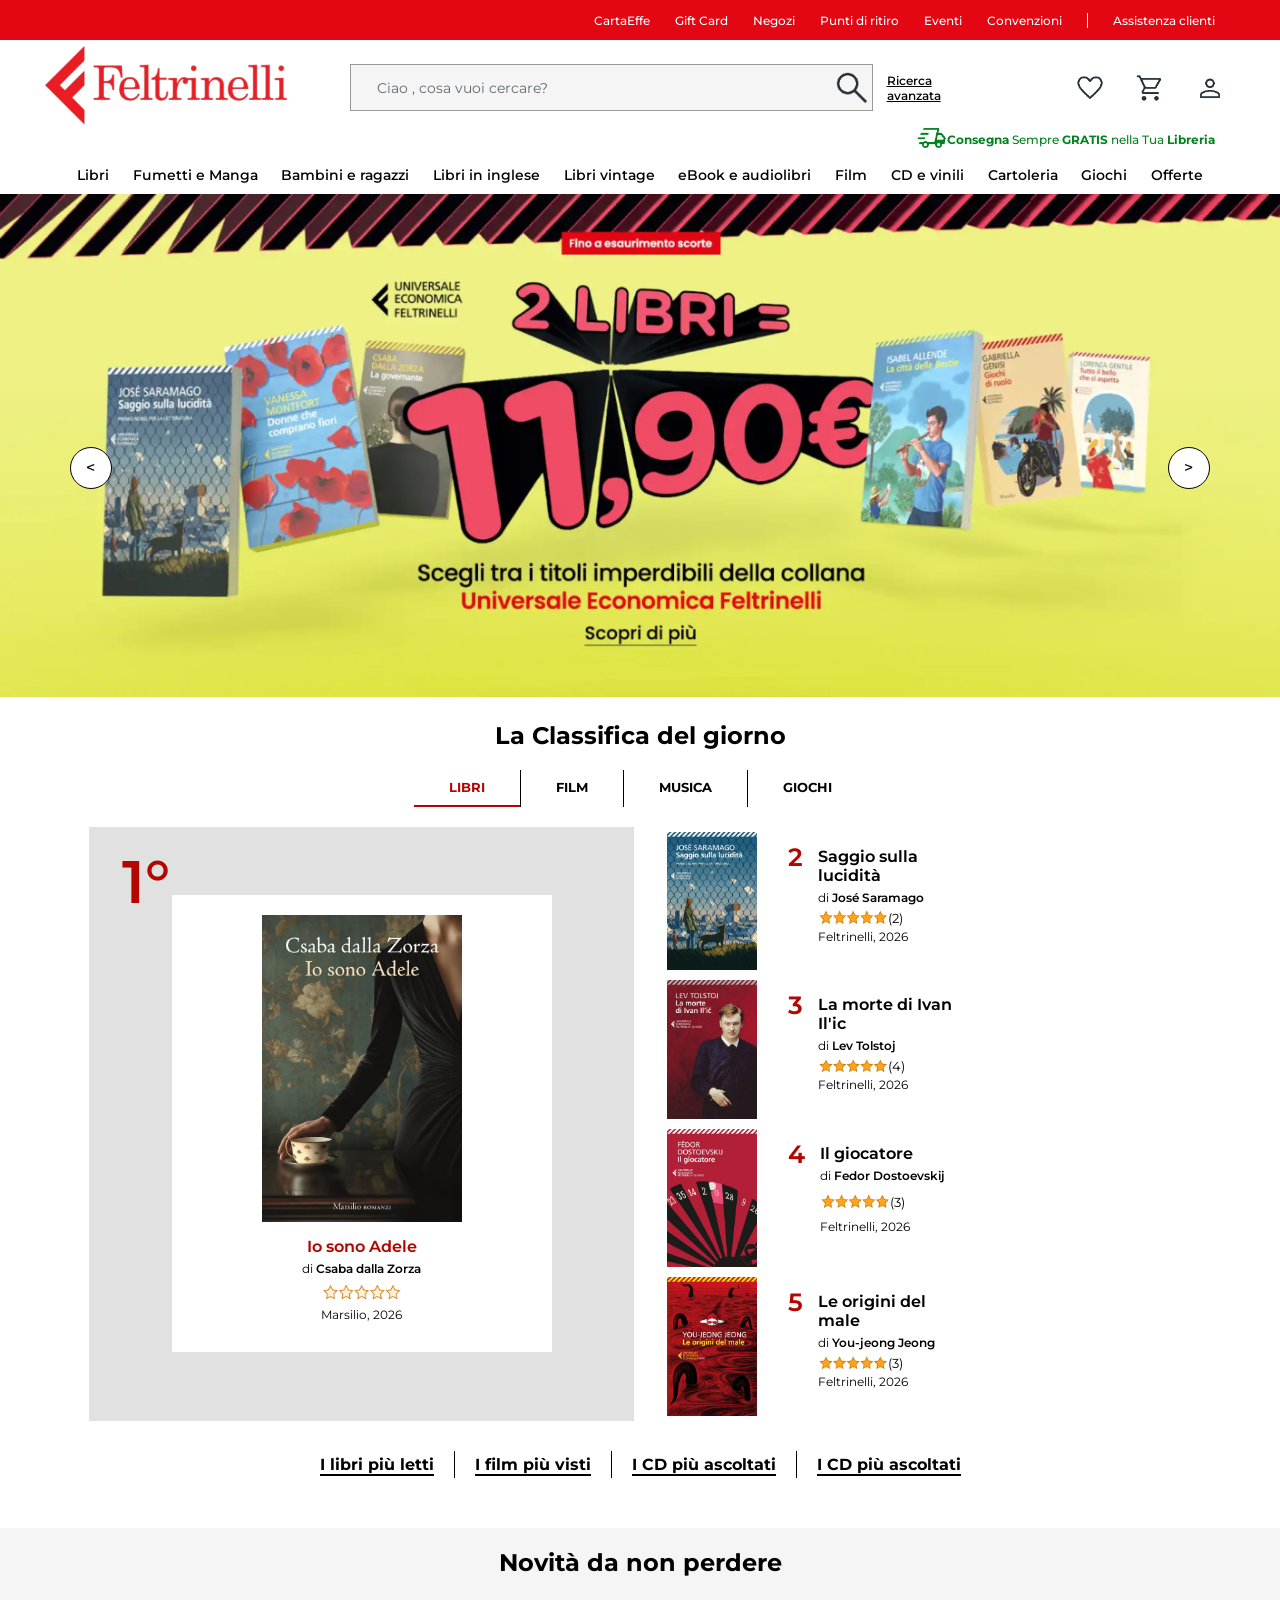
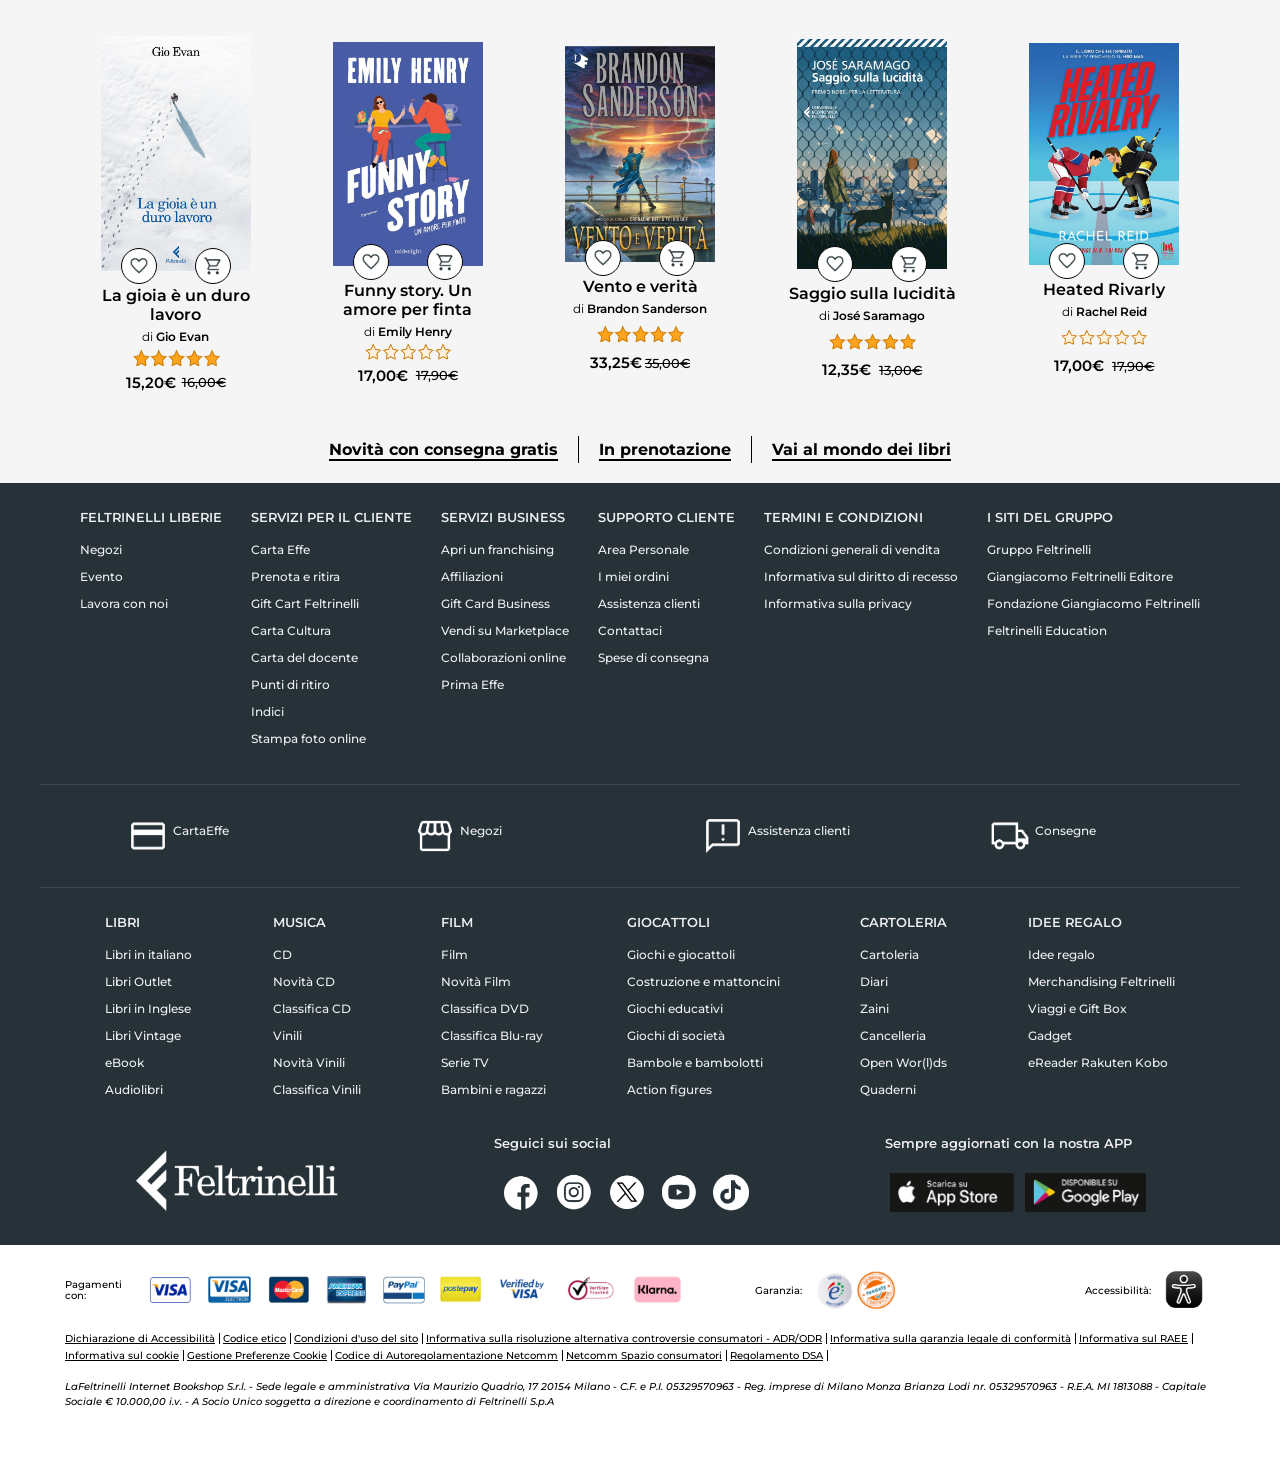
==== index.html @ 7506d3a4 "homework2" ====
<!DOCTYPE html>
<html>
<head>
    <title>Feltrinelli: Libri, DVD, Blue-Ray, CD, eBook, Games, eReader, Giocattoli</title>
    <link rel="stylesheet" href="style.css" />
    <meta name="viewport" content="width=device-width, initial-scale=1">
    <script src="script.js" defer></script>

    <link rel="preconnect" href="https://fonts.googleapis.com">
    <link rel="preconnect" href="https://fonts.gstatic.com" crossorigin>
    <link href="https://fonts.googleapis.com/css2?family=Montserrat:ital,wght@0,100..900;1,100..900&display=swap" rel="stylesheet">
</head>
<body>
    <header>
        <div id="bordo-nav">
            <nav id="navservizi">
                <div>
                    <a href="#">CartaEffe</a>
                    <a href="#">Gift Card</a>
                    <a href="#">Negozi</a>
                    <a href="#">Punti di ritiro</a>
                    <a href="#">Eventi</a>
                    <a href="#">Convenzioni</a>
                    <a href="#" class="bordo">Assistenza clienti</a>
                </div>
            </nav>
        </div>

        <div class="barra-superiore"> 
            <div><img src="immagini/logo.png" class="logo"></div>

            <div id="ricerca">
                <div class="barra-ricerca">
                    <span>Ciao , cosa vuoi cercare?</span>
                    <img src="immagini/search.png" class="logo">
                </div>
                <a>Ricerca avanzata</a>
            </div>

            <div class="icone">
                <img src="immagini/favorite.png" class="logo" id="preferiti">
                <img src="immagini/cart.png" class="logo" >
                <img src="immagini/person.png" class="logo" id="loggin">
            </div>

            <div id="pannello-preferiti" class="hidden">
                        <h1 id="titolo-sezione">Preferiti</h1>
                <div id="sezionej">

                </div>
            </div>
        </div>
        <div class="consegne">
            <div><img src="immagini/camion-delivery.png" class="logo"></div>
            <span><strong>Consegna</strong> Sempre <strong>GRATIS</strong> nella Tua <strong>Libreria</strong></span>
        </div>
        <div id="barra-menu">
            <div class="voce-menu">
                <a href="#">Libri</a>
                <div class="barra-menu-aperto">
                    <div class="contenitore-menu">
                        <div class="menu-colonna">
                            <section>
                                <div class="titoli-paragrafi">Libri</div>
                                <div class="link-menu">
                                    <div><span>Homepage</span></div>
                                    <div><span>I più venduti</span></div>
                                    <div><span>Novità del momento</span></div>
                                    <div><span>In prenotazione</span></div>
                                    <div><span>Copie autografate</span></div>
                                </div>
                            </section>
                            <section>
                                <div class="titoli-paragrafi">In offerta</div>
                                <div class="link-menu">
                                    <div><span>Novità con consegna gratis</span></div>
                                    <div><span>Editori in promozione</span></div>
                                    <div><span>Outlet -60%</span></div>
                                    <div><span>Occasioni -25%</span></div>
                                </div>
                            </section>
                        </div>
                        <div class="menu-colonna bordo">
                            <section>
                                <div class="titoli-paragrafi">Scuola e università</div>
                                <div class="link-menu">
                                    <div><span>Carta della Cultura</span></div>
                                    <div><span>Libri universitari</span></div>
                                    <div><span>Feltrinelli per la scuola</span></div>
                                </div>
                            </section>
                            <section>
                                <div class="titoli-paragrafi">Scelti per te</div>
                                <div class="link-menu">
                                    <div><span>La casa del Romance</span></div>
                                    <div><span>Booktok</span></div>
                                    <div><span>Cosy crime</span></div>
                                    <div><span>Fumettie Manga</div>
                                    <div><span>Dal libro alla serie</div>
                                    <div><span>Gialli e thriller</span></div>
                                    <div><span>Narrativa italiana</span></div>
                                    <div><span>Narrativa straniera</span></div>
                                </div>
                            </section>
                        </div>
                        <div class="menu-colonna bordo">
                            <div class="titoli-paragrafi">Promozioni</div>
                            <img src="immagini/promozioni1.webp">
                            <img src="immagini/promozioni2.webp">
                        </div>
                        <div class="menu-colonna bordo">
                            <div id="contenitore-promo">
                                <div id="overlay-menu"></div>
                                <h2>Novità settimanali</h2>
                            </div>
                        </div>
                    </div>
                </div>
            </div>
            <div class="voce-menu">
                <a href="#">Fumetti e Manga</a>
                <div class="barra-menu-aperto">
                    <div class="contenitore-menu">
                        <div class="menu-colonna">
                            <section>
                                <div class="titoli-paragrafi">Fumetti e manga</div>
                                <div class="link-menu">
                                    <div><span>Homepage</span></div>
                                    <div><span>Classifica</span></div>
                                    <div><span>Novità</span></div>
                                    <div><span>In prenotazione</span></div>
                                    <div><span>Guida ai migliori manga</span></div>
                                    <div><span>Capire Zerocalcare</span></div>
                                    <div><span>Concorso Nuvolette all'Orizzonte</span></div>
                                </div>
                            </section>
                        </div>
                        <div class="menu-colonna bordo">
                            <section>
                                <div class="titoli-paragrafi">Reparti in evidenza</div>
                                <div class="link-menu">
                                    <div><span>Manga</span></div>
                                    <div><span>Supereroi</span></div>
                                    <div><span>Cartoni animati e fumetti</span></div>
                                </div>
                            </section>
                            <section>
                                <div class="titoli-paragrafi">Saghe del momento</div>
                                <div class="link-menu">
                                    <div><span>One piece</span></div>
                                    <div><span>Jujutsu Kaisen</span></div>
                                    <div><span>Fullmetal alchemist</span></div>
                                    <div><span>Blue lock</div>
                                    <div><span>Chainsow man</div>
                                    <div><span>20th century boys</span></div>
                                </div>
                            </section>
                        </div>
                        <div class="menu-colonna bordo">
                            <div class="titoli-paragrafi">Promozioni</div>
                            <img src="immagini/promozioni3.webp">
                        </div>
                        <div class="menu-colonna bordo">
                            <div id="contenitore-promo2">
                                <div class="overlay-menu"></div>
                                <h2>Novità settimanali</h2>
                            </div>
                        </div>
                    </div>
                </div>
            </div>           
            
            <a href="#">Bambini e ragazzi</a>
            <a href="#">Libri in inglese</a>
            <a href="#">Libri vintage</a>
            <a href="#">eBook e audiolibri</a>
            <a href="#">Film</a>
            <a href="#">CD e vinili</a>
            <a href="#">Cartoleria</a>
            <a href="#">Giochi</a>
            <a href="#">Offerte</a>         
        </div>

        <div id="barra-superiore1024">
            <div class="icone">
                <img src="immagini/menu.png" class="logo">
                <img src="immagini/person.png" class="logo">
            </div>
            <img src="immagini/logo.png" class="logo">
            <div class="icone">
                <img src="immagini/favorite.png" class="logo">
                <img src="immagini/cart.png" class="logo">
            </div>
        </div>
        <div class="barra-ricerca barra-ricerca1024">
            <span>Ciao , cosa vuoi cercare?</span>
            <img src="immagini/search.png" class="logo">
        </div>
        <div class="consegne consegne1024">
            <div><img src="immagini/camion-delivery.png" class="logo"></div>
            <span><strong>Consegna</strong> Sempre <strong>GRATIS</strong> nella Tua <strong>Libreria</strong></span>
        </div>
    </header>

    <div id="banner">
        <img src="immagini/banner1.jpg">
        <div class="pulsante-freccia sinistra">
            <
        </div>

        <div class="pulsante-freccia destra">
            >
        </div>
    </div>

    <section id="blocco-classifica">
        <h2>La Classifica del giorno</h2>
        <div id="classifica-categorie">
            <div id="categoria-rossa">LIBRI</div>
            <div class="bordo">FILM</div>
            <div class="bordo">MUSICA</div>
            <div class="bordo">GIOCHI</div>
        </div>
        <div class="sezione">
            <article id="primo-posto">
                <div id="numero-uno">1°</div>
                <div id="primo-posto-sfondo">
                    <div class="contenitore-immagine">
                        <img src="immagini/libro1.jpg">
                        <div class="overlay"></div>
                    </div>
                    <div class="numero-classifica">1</div>
                    <div class="libro-descrizione">
                        <div>
                            <div class="titolo">Io sono Adele</div>
                            <div class="sottotitolo">di <span>Csaba dalla Zorza</span></div>
                        </div>
                        <img src="immagini/cinque-stelle-grigio2.png" id="stelle3">
                        <img src="immagini/cinque-stelle2.png" class="stelle2">
                        <div class="sottotitolo">Marsilio, 2026</div>
                    </div>
                </div>
            </article>
            <div>
                <article class="libro">
                    <div class="contenitore-immagine">
                        <img src="immagini/libro2.jpg">
                        <div class="overlay"></div>
                    </div>
                    <div class="numero-classifica">2</div>
                    <div class="libro-descrizione">
                        <div>
                            <div class="titolo"><span>Saggio sulla lucidità</span></div>
                            <div class="sottotitolo">di <span>José Saramago</span></div>
                        </div>
                        <div class="stelle">
                            <img src="immagini/cinque-stelle.png">
                            <span>(2)</span>
                        </div>
                        <div class="sottotitolo">Feltrinelli, 2026</div>
                    </div>
                </article>

                <article class="libro">
                    <div class="contenitore-immagine">
                        <img src="immagini/libro3.jpg">
                        <div class="overlay"></div>
                    </div>
                    <div class="numero-classifica">3</div>
                    <div class="libro-descrizione">
                        <div>
                            <div class="titolo"><span>La morte di Ivan Il'ic</span></div>
                            <div class="sottotitolo">di <span>Lev Tolstoj</span></div>
                        </div>
                        <div class="stelle">
                            <img src="immagini/cinque-stelle.png">
                            <span>(4)</span>
                        </div>
                        <div class="sottotitolo">Feltrinelli, 2026</div>
                    </div>
                </article>

                <article class="libro">
                    <div class="contenitore-immagine">
                        <img src="immagini/libro4.jpg">
                        <div class="overlay"></div>
                    </div>
                    <div class="numero-classifica">4</div>
                    <div class="libro-descrizione">
                        <div>
                            <div class="titolo"><span>Il giocatore</span></div>
                            <div class="sottotitolo">di <span>Fedor Dostoevskij</span></div>
                        </div>
                        <div class="stelle">
                            <img src="immagini/cinque-stelle.png">
                            <span>(3)</span>
                        </div>
                        <div class="sottotitolo">Feltrinelli, 2026</div>
                    </div>
                </article>

                <article class="libro">
                    <div class="contenitore-immagine">
                        <img src="immagini/libro5.jpg">
                        <div class="overlay"></div>
                    </div>
                    <div class="numero-classifica">5</div>
                    <div class="libro-descrizione">
                        <div>
                            <div class="titolo"><span>Le origini del male</span></div>
                            <div class="sottotitolo">di <span>You-jeong Jeong</span></div>
                        </div>
                        <div class="stelle">
                            <img src="immagini/cinque-stelle.png">
                            <span>(3)</span>
                        </div>
                        <div class="sottotitolo">Feltrinelli, 2026</div>
                    </div>
                </article>
            </div>
        </div>
        <div class="categorie">
            <div><span>I libri più letti</span></div>
            <div class="bordo"><span>I film più visti</span></div>
            <div class="bordo"><span>I CD più ascoltati</span></div>
            <div class="bordo"><span>I CD più ascoltati</span></div>
        </div>
    </section>

    <section id="blocco-novita">
        <h2>Novità da non perdere</h2>       
            <div class="sezione">
                <article class="libro">
                    <div class="contenitore-immagine">
                        <img src="immagini/libronov1.jpg" class="copertina">
                        <div>
                            <div class="pulsante-freccia sinistra"
                                data-copertina="immagini/libronov1.jpg"
                                data-titolo="La gioia è un duro lavoro"
                                data-prezzo="15,20€"
                                >                                
                                <img src="immagini/favorite.png">
                            </div>
                            <div class="pulsante-freccia destra">
                                <img src="immagini/cart.png">
                            </div>
                        </div>
                    </div>
                    <div class="libro-descrizione">
                        <div>
                            <div class="titolo"><span>La gioia è un duro lavoro</span></div>
                            <div class="sottotitolo">di <span>Gio Evan</span></div>
                        </div>
                        <div class="stelle">
                            <img src="immagini/cinque-stelle-grigio.png">
                        </div>
                        <div class="prezzo">
                            <span class="sconto">15,20€</span>
                            <span class="prezzo-pieno">16,00€</span>
                        </div>
                    </div>
                </article>

                <article class="libro">
                    <div class="contenitore-immagine">
                        <img src="immagini/libronov2.jpg" class="copertina">
                        <div>
                            <div class="pulsante-freccia sinistra"
                                data-copertina="immagini/libronov2.jpg"
                                data-titolo="Funny story. Un amore per finta"
                                data-prezzo="17,00€"
                            >
                                <img src="immagini/favorite.png">
                            </div>
                            <div class="pulsante-freccia destra">
                                <img src="immagini/cart.png">
                            </div>
                        </div>
                    </div>
                    <div class="libro-descrizione">
                        <div>
                            <div class="titolo"><span>Funny story. Un amore per finta</span></div>
                            <div class="sottotitolo">di <span>Emily Henry</span></div>
                        </div>
                        <div class="stelle">
                            <img src="immagini/cinque-stelle2-grigio.png">
                        </div>
                        <div class="prezzo">
                            <span class="sconto">17,00€</span>
                            <span class="prezzo-pieno">17,90€</span>
                        </div>
                    </div>
                </article>

                <article class="libro" id="tre">
                    <div class="contenitore-immagine">
                        <img src="immagini/libronov3.jpg" class="copertina">
                        <div>
                            <div class="pulsante-freccia sinistra"
                                data-copertina="immagini/libronov3.jpg"
                                data-titolo="Vento e verità"
                                data-prezzo="33,25€"
                            >
                                <img src="immagini/favorite.png">
                            </div>
                            <div class="pulsante-freccia destra">
                                <img src="immagini/cart.png">
                            </div>
                        </div>
                    </div>
                    <div class="libro-descrizione">
                        <div>
                            <div class="titolo"><span>Vento e verità</span></div>
                            <div class="sottotitolo">di <span>Brandon Sanderson</span></div>
                        </div>
                        <div class="stelle">
                            <img src="immagini/cinque-stelle-grigio.png">
                        </div>
                        <div class="prezzo">
                            <span class="sconto">33,25€</span>
                            <span class="prezzo-pieno">35,00€</span>
                        </div>
                    </div>
                </article>

                <article class="libro" id="due">
                    <div class="contenitore-immagine">
                        <img src="immagini/libro2.jpg" class="copertina">
                        <div>
                            <div class="pulsante-freccia sinistra"
                                data-copertina="immagini/libro2.jpg"
                                data-titolo="Saggio sulla lucidità"
                                data-prezzo="12,35€"
                            >
                                <img src="immagini/favorite.png">
                            </div>
                            <div class="pulsante-freccia destra">
                                <img src="immagini/cart.png">
                            </div>
                        </div>
                    </div>
                    <div class="libro-descrizione">
                        <div>
                            <div class="titolo"><span>Saggio sulla lucidità</span></div>
                            <div class="sottotitolo">di <span>José Saramago</span></div>
                        </div>
                        <div class="stelle">
                            <img src="immagini/cinque-stelle-grigio.png">
                        </div>
                        <div class="prezzo tolto">
                            <span class="sconto">12,35€</span>
                            <span class="prezzo-pieno">13,00€</span>
                        </div>
                    </div>
                </article>

                <article class="libro" id="uno">
                    <div class="contenitore-immagine">
                        <img src="immagini/libronov5.jpg" class="copertina">
                        <div>
                            <div class="pulsante-freccia sinistra"
                                data-copertina="immagini/libronov5.jpg"
                                data-titolo="Heated Rivarly"
                                data-prezzo="17,00€"
                            >
                                <img src="immagini/favorite.png">
                            </div>
                            <div class="pulsante-freccia destra">
                                <img src="immagini/cart.png">
                            </div>
                        </div>
                    </div>
                    <div class="libro-descrizione">
                        <div>
                            <div class="titolo"><span>Heated Rivarly</span></div>
                            <div class="sottotitolo">di <span>Rachel Reid</span></div>
                        </div>
                        <div class="stelle">
                            <img src="immagini/cinque-stelle2-grigio.png">
                        </div>
                        <div class="prezzo">
                            <span class="sconto">17,00€</span>
                            <span class="prezzo-pieno">17,90€</span>
                        </div>
                    </div>
                </article>
            </div>  
            <div class="categorie">
                <div><span>Novità con consegna gratis</span></div>
                <div class="bordo"><span>In prenotazione</span></div>
                <div class="bordo"><span>Vai al mondo dei libri</span></div>
        </div>      
    </section>
    
    <footer>
        <div id="footer-grigio">
            <div class="footer-informazioni">
                <div>
                    <div class="titoli-paragrafi">FELTRINELLI LIBERIE</div>
                    <div>
                        <a>Negozi</a>
                        <a>Evento</a>
                        <a>Lavora con noi</a>
                    </div>
                </div>
                <div>
                    <div class="titoli-paragrafi">SERVIZI PER IL CLIENTE</div>
                    <div>
                        <a href="#">Carta Effe</a>
                        <a href="#">Prenota e ritira</a>
                        <a href="#">Gift Cart Feltrinelli</a>
                        <a href="#">Carta Cultura</a>
                        <a href="#">Carta del docente</a>
                        <a href="#">Punti di ritiro</a>
                        <a href="#">Indici</a>
                        <a href="#">Stampa foto online</a>
                    </div>
                </div>
                <div>
                    <div class="titoli-paragrafi">SERVIZI BUSINESS</div>
                    <div>
                        <a href="#">Apri un franchising</a>
                        <a href="#">Affiliazioni</a>
                        <a href="#">Gift Card Business</a>
                        <a href="#">Vendi su Marketplace</a>
                        <a href="#">Collaborazioni online</a>
                        <a href="#">Prima Effe</a>
                    </div>
                </div>
 
                <div>
                    <div class="titoli-paragrafi">SUPPORTO CLIENTE</div>
                    <div>
                        <a href="#">Area Personale</a>
                        <a href="#">I miei ordini</a>
                        <a href="#">Assistenza clienti</a>
                        <a href="#">Contattaci</a>
                        <a href="#">Spese di consegna</a>
                    </div>
                </div>
                <div>
                    <div class="titoli-paragrafi">TERMINI E CONDIZIONI</div>
                    <div>
                        <a href="#">Condizioni generali di vendita</a>
                        <a href="#">Informativa sul diritto di recesso</a>
                        <a href="#">Informativa sulla privacy</a>
                    </div>
                </div>
                <div>
                    <div class="titoli-paragrafi">I SITI DEL GRUPPO</div>
                    <div>
                        <a href="#">Gruppo Feltrinelli</a>
                        <a href="#">Giangiacomo Feltrinelli Editore</a>
                        <a href="#">Fondazione Giangiacomo Feltrinelli</a>
                        <a href="#">Feltrinelli Education</a>
                    </div>
                </div>
            </div>

            <div class="footer-informazioni" id="footer-linea-icone">
                <div class="icone">
                    <img src="immagini/cartadicredito.png">
                    <a href="#">CartaEffe</a>
                </div>
                <div class="icone">
                    <img src="immagini/negozio.png">
                    <a href="#">Negozi</a>
                </div>
                <div class="icone">
                    <img src="immagini/assistenza.png">
                    <a href="#">Assistenza clienti</a>
                </div>
                <div class="icone">
                    <img src="immagini/camion.png">
                    <a href="#">Consegne</a>
                </div>
            </div>

            <div class="footer-informazioni">
                <div>
                    <div class="titoli-paragrafi">LIBRI</div>
                    <div>
                        <a href="#">Libri in italiano</a>
                        <a href="#">Libri Outlet</a>
                        <a href="#">Libri in Inglese</a>
                        <a href="#">Libri Vintage</a>
                        <a href="#">eBook</a>
                        <a href="#">Audiolibri</a>
                    </div>
                </div>
                <div>
                    <div class="titoli-paragrafi">MUSICA</div>
                    <div>
                        <a href="#">CD</a>
                        <a href="#">Novità CD</a>
                        <a href="#">Classifica CD</a>
                        <a href="#">Vinili</a>
                        <a href="#">Novità Vinili</a>
                        <a href="#">Classifica Vinili</a>
                    </div>
                </div>
                <div>
                    <div class="titoli-paragrafi">FILM</div>
                    <div>
                        <a href="#">Film</a>
                        <a href="#">Novità Film</a>
                        <a href="#">Classifica DVD</a>
                        <a href="#">Classifica Blu-ray</a>
                        <a href="#">Serie TV</a>
                        <a href="#">Bambini e ragazzi</a>
                    </div>
                </div>
                <div>
                    <div class="titoli-paragrafi">GIOCATTOLI</div>
                    <div>
                        <a href="#">Giochi e giocattoli</a>
                        <a href="#">Costruzione e mattoncini</a>
                        <a href="#">Giochi educativi</a>
                        <a href="#">Giochi di società</a>
                        <a href="#">Bambole e bambolotti</a>
                        <a href="#">Action figures</a>
                    </div>
                </div>
                <div>
                    <div class="titoli-paragrafi">CARTOLERIA</div>
                    <div>
                        <a href="#">Cartoleria</a>
                        <a href="#">Diari</a>
                        <a href="#">Zaini</a>
                        <a href="#">Cancelleria</a>
                        <a href="#">Open Wor(l)ds</a>
                        <a href="#">Quaderni</a>
                    </div>
                </div>
                <div>
                    <div class="titoli-paragrafi">IDEE REGALO</div>
                    <div>
                        <a href="#">Idee regalo</a>
                        <a href="#">Merchandising Feltrinelli</a>
                        <a href="#">Viaggi e Gift Box</a>
                        <a href="#">Gadget</a>
                        <a href="#">eReader Rakuten Kobo</a>
                    </div>
                </div>
            </div>
            

            <div class="footer-tendina768">
                <div>FELTRINELLI LIBRERIE</div>
                <img src="immagini/add.png">
            </div>
            <div class="footer-tendina768">
                <div>SERVIZI PER IL CLIENTE</div>
                <img src="immagini/add.png">
            </div>
            <div class="footer-tendina768">
                <div>SERVIZI BUSINESS</div>
                <img src="immagini/add.png">
            </div>
            <div class="footer-tendina768">
                <div>SUPPORTO CLIENTE</div>
                <img src="immagini/add.png">
            </div>
            <div class="footer-tendina768">
                <div>TERMINI E CONDIZIONI</div>
                <img src="immagini/add.png">
            </div>
            <div class="footer-tendina768">
                <div>I SITI DEL GRUPPO</div>
                <img src="immagini/add.png">
            </div>

            <div>
                <div class="footer-grigio-icone1-768">
                    <div class="icone">
                        <img src="immagini/cartadicredito.png">
                        <a href="#">CartaEffe</a>
                    </div>
                    <div class="icone">
                        <img src="immagini/negozio.png">
                        <a href="#">Negozi</a>
                    </div>
                </div>
                <div class="footer-grigio-icone1-768">
                    <div class="icone">
                        <img src="immagini/assistenza.png">
                        <a href="#">Assistenza clienti</a>
                    </div>
                    <div class="icone">
                        <img src="immagini/camion.png">
                        <a href="#">Consegne</a>
                    </div>
                </div>
            </div>

            <div class="footer-tendina768">
                <div>LIBRI</div>
                <img src="immagini/add.png">
            </div>
            <div class="footer-tendina768">
                <div>MUSICA</div>
                <img src="immagini/add.png">
            </div>
            <div class="footer-tendina768">
                <div>FILM</div>
                <img src="immagini/add.png">
            </div>
            <div class="footer-tendina768">
                <div>GIOCATTOLI</div>
                <img src="immagini/add.png">
            </div>
            <div class="footer-tendina768">
                <div>CARTOLERIA</div>
                <img src="immagini/add.png">
            </div>
            <div class="footer-tendina768">
                <div>IDEE REGALO</div>
                <img src="immagini/add.png">
            </div>

            <div class="footer-informazioni2">
                <img src="immagini/logo-bianco.png" id="logo-bianco768">
                <div>
                    <div class="titoli-paragrafi">Seguici sui social</div>
                    <div class="icone">
                        <img src="immagini/facebook.png">
                        <img src="immagini/instagram.png">
                        <img src="immagini/x.png">
                        <img src="immagini/youtube.png">
                        <img src="immagini/tiktok.png">
                    </div>
                </div>
                <div>
                    <div class="titoli-paragrafi">Sempre aggiornati con la nostra APP</div>
                    <div class="icone">
                        <img src="immagini/appstore.png">
                        <img src="immagini/googleplay.png">
                    </div>
                </div>
            </div>

        </div>
        <div id="footer-bianco">
            <div class="footer-bianco1">
                <div id="footer-bianco1-sinistra">
                    <div>
                        <span>Pagamenti con:</span>
                        <span class="icone">
                            <img src="immagini/Visa.png">
                            <img src="immagini/Visa-electron.png">
                            <img src="immagini/MasterCard.png">
                            <img src="immagini/AmericanExpress.png">
                            <img src="immagini/PayPal.png">
                            <img src="immagini/Postepay.png">
                            <img src="immagini/VerifiedVisa.png">
                            <img src="immagini/VeriSign.png">
                            <img src="immagini/Klarna.png">
                        </span>
                    </div>
                </div>
                <div id="footer-bianco1-destra">
                    <div>
                        <span>Garanzia:</span>
                        <div>
                            <img src="immagini/Netcomm.png">
                            <img src="immagini/feedaty.png">
                        </div>
                    </div>
                    <div>
                        <span>Accessibilità:</span>
                        <img src="immagini/Accessibilità.png">
                    </div>
                </div>
            </div>
            <div id="footer-bianco2">
                <a href="#">Dichiarazione di Accessibilità</a>
                <a href="#">Codice etico</a>
                <a href="#">Condizioni d'uso del sito</a>
                <a href="#">Informativa sulla risoluzione alternativa controversie consumatori - ADR/ODR</a>
                <a href="#">Informativa sulla garanzia legale di conformità</a>
                <a href="#">Informativa sul RAEE</a>
                <a href="#">Informativa sul cookie</a>
                <a href="#">Gestione Preferenze Cookie</a>
                <a href="#">Codice di Autoregolamentazione Netcomm</a>
                <a href="#">Netcomm Spazio consumatori</a>
                <a href="#">Regolamento DSA</a>
            </div>
            <div id="footer-bianco3">
                LaFeltrinelli Internet Bookshop S.r.l. - Sede legale e amministrativa Via Maurizio Quadrio, 17 20154 Milano
                - C.F. e P.I. 05329570963 - Reg. imprese di Milano Monza Brianza Lodi nr. 05329570963 - R.E.A. MI 1813088
                - Capitale Sociale € 10.000,00 i.v. - A Socio Unico soggetta a direzione e coordinamento di Feltrinelli S.p.A
            </div>
    </footer>
    
    <section id="modal-view" class="hidden">
        <section id="boxAccesso">
            <div>
                <span id="accesso">
                    <h1>Accedi</h1>
                    <img src="immagini/chiudi.png" class="logo">
                </span>
                <div>Avrai accesso ai tuoi acquisti e al mondo Feltrinelli</div>
            </div>
            <div>
                <div class="dati-accesso">
                    <p>Email</p>
                    <input type="text">
                </div>
                <div class="dati-accesso">
                    <p>Password</p>
                    <input type="text">
                </div>
                <div id="password-dimenticata">
                    <a href="#">Password dimenticata?</a>
                </div>
            </div>
            <button>Entra</button>
            <div id="registrazione">
                <div>Non hai un account?</div>
                <a href="#">Registarti</a>
            </div>
            <div id="alternativa-accesso">
                <p>Oppure procedi con</p>
                <div id="accesso-app">
                    <img src="immagini/cerchio-google.png" class="logo" >
                    <img src="immagini/cerchio-paypall.png" class="logo">
                    <img src="immagini/cerchio-apple.png" class="logo">
                </div>
            </div>
        </section>
    </section>

</body>
</html>
---- style.css ----
body{
    margin: 0;
    font-family: 'Montserrat';
}

a{
 text-decoration: none;
 color: black;
}

.bordo{
    border-left: 1px solid black;
}

/*header*/
#bordo-nav{
    background-color: #e30613;
}

#navservizi{
    max-width: 1150px;
    margin: 0 auto;
    display: flex;
    height: 40px;

    justify-content: flex-end;
}

#navservizi div{   
    display: flex;
    width: 54%;
    font-weight: 500;
    font-size: .75em;

    justify-content:space-between;
    align-items: center;
}

#navservizi div a{
    color: white;
}

#navservizi .bordo{
    border-left: 1px solid white;
    padding-left: 4%;
}

.barra-superiore{
    display: flex;
    height: 95px;
    max-width: 1200px;
    margin: 0 auto;

    align-items: center;
    justify-content: space-between;
}

.logo{
    height: 100px;
    cursor: pointer;
}

/*ricerca è la flexbox che contiene la barra di ricerca e la scritta ricerca avanzata*/
#ricerca{
    display: flex;
    align-items: center;

    width: 55%;
}

.barra-ricerca{
    display: flex;
    padding-left: 4%;
    background-color: #f5f5f5;
    height: 45px;
    width: 75%;
    border: 1px solid #9a9a9a;
    color: #626a6f;
    font-weight: 400;
    font-size: .90em;

    justify-content: space-between;
    align-items: center;
}

.barra-ricerca .logo{
    height: 40px;
}

.icone .logo{
    height: 30px;
}

#ricerca a{
    width: 10%; 
    font-weight: 550;
    font-size: .75em;
    padding-left: 2%;
    text-decoration: underline;
}

.icone{
    display: flex;
    width: 15%;

    justify-content: space-around;
}


#pannello-preferiti{
    display: flex;
    flex-direction:column;
    position: absolute;
    top: 65%;
    left: 0;
    width: 100%;
    height: 500px;
    z-index: 1;
    background-color:#f5f5f5;
}

#pannello-preferiti.hidden{
    display: none;
}

#sezionej {
    display: flex;
    flex-wrap: wrap;
    width: 100%;
    margin-top: 20px;
}

#titolo-sezione{
    margin-left: 80px;
    color: #e30613;
}

.libroj{
    display: flex;
    flex-direction: column;
    padding: 5px;
    margin-left: 35px;
    width: 200px;
    align-items: center;
    justify-content: center;
}

.contenitore-immaginej{
    position: relative;
    width: 150px;
    flex-shrink: 0;
}

.contenitore-immaginej img{
    width: 100%;
    display: block;
}

.libro-descrizionej{
    display: flex;
    flex-direction: column;
    width: 80%;
    height: 95px;
    margin-top: 10px;
    padding: 5px;

    align-items: center;

}

.titoloj{
    font-size: 16px;
    font-weight: 630;
    padding-left: 10px;
    border-bottom: 2px solid transparent;
}

.sottotitoloj{
    font-size: 12px;
    margin-top: 3px;
}

.consegne{
    display: flex;
    color: #03821f;
    max-width: 1150px;
    margin: 0 auto;
    margin-top: -12px;
    font-size: .75em;
    font-weight: 500;

    justify-content: flex-end;
    align-items: center;
}

.consegne .logo{
    height: 30px;
    cursor: default;
}

#barra-menu{
    display: flex;
    max-width: 1150px;
    margin: 0 auto;
    margin-top: 10px;
    font-size: .90em;
    font-weight: 550;

    justify-content: space-around;
}

#barra-menu a{
    padding-bottom: 7px;
    border-bottom: 2px solid transparent;
}

header{
    position: relative;
}

.voce-menu{
    position: static;
}

#barra-menu .voce-menu:hover a {
    border-bottom: 2px solid #e30613;
}

.barra-menu-aperto{
    background-color: white;
    position: absolute;
    width: 100%;
    top: 100%; 
    left: 0;
    
    display: none;
    z-index: 10;
}

.voce-menu:hover .barra-menu-aperto {
    display: flex;

    justify-content: space-between;
    align-items: center;
} 

.contenitore-menu{
    display: flex;
    width: 100%;
    padding-top: 24px;
    margin-left: 10%;
    margin-right: 15%;

    justify-content: space-around;
}

.menu-colonna{
    display: flex;
    flex-direction: column;
    width: 216px;
    padding-left: 16px;
    margin-bottom: 20px;
}

.menu-colonna section{
    margin-bottom: 30px;
}

.menu-colonna .titoli-paragrafi{
    color: #e30613;
    font-weight: 680;
    padding-bottom: 12px;
}

.link-menu div{
    display: block;
    text-decoration: none;
    padding-bottom: 12px;
    border-bottom: none;

    color: black;
    font-weight: 480;
}

.link-menu div span:hover{
    border-bottom: 1px solid black;
}

.menu-colonna img{
    width: 100%;
    margin-bottom: 20px;
}

.menu-colonna img:hover{
    cursor: pointer;
}

#contenitore-promo{
    background-image: url(immagini/promo-libro.jpg);
    background-size: cover;
    height: 100%;
    width: 130%;
    position: relative;
    z-index: -2;
}

#contenitore-promo2{
    background-image: url(immagini/promo-libro2.jpg);
    background-size: cover;
    height: 100%;
    width: 130%;
    position: relative;
    z-index: -2;
}

.overlay-menu{
    background-color:
    rgba(0, 0, 0, 0.3);
    position: absolute;
    top: 0;
    left: 0;
    height: 100%;
    width: 100%;
    z-index: -1;
}

#contenitore-promo h2{
    color: white;
    margin-left: 10px;
}

#contenitore-promo2 h2{
    color: white;
    margin-left: 10px;
}

#barra-superiore1024{
    display: none;
    height: 30px;
    max-width: 1024px;
    margin: 0 auto;
    width: 100%;
    margin-top: 20px;

    justify-content: space-around;
    align-items: center;
}

#barra-superiore1024 .logo{
    display: none;
    height: 60px;
    cursor: pointer;
}

#barra-superiore1024 .icone .logo{
    display: none;
    height: 30px;
    cursor: pointer;
}

.barra-ricerca1024{
    display: none;
    width: 90%;
    margin: 0 auto;
    margin-top: 15px;
}

.consegne1024{
    display: none;
    margin-top: 10px;

    justify-content: center;
}


#banner{
    position: relative;
}

#banner img{
    width: 100%;
    margin-top: 1px;

    cursor: pointer;
}

.pulsante-freccia{
    display: flex;
    position: absolute;
    cursor: pointer;
    top: 50%;

    background-color: white;
    border: 1px solid black;
    font-weight: 500;

    width: 10px;
    height: 10px;
    padding: 15px;
    border-radius: 80px;

    align-items: center;
}

.sinistra{
    left: 70px;
}

.destra{
    right: 70px;
}

#blocco-classifica{
    display: flex;
    flex-direction: column;
    max-width: 1160px;
    margin: 0 auto;

    justify-content: center;
    align-items: center;
}

#classifica-categorie{
    display: flex;
}

#classifica-categorie div{
    padding-left: 35px;
    padding-right: 35px;
    padding-top: 10px;
    padding-bottom: 10px;

    font-size: 80%;
    font-weight: 700;
}

#categoria-rossa{
    color: #b30600;
    border-bottom: 2px solid #b30600;
}

.sezione{
    display: flex;
    margin-top: 20px;
}

#blocco-classifica .sezione{
    justify-content: flex-start;
    width: 95%;
}

#primo-posto{
    display: flex;
    flex-direction: column;
    position: relative;
    background-color: #e1e1e1;
    padding-top: 5%;
    padding-bottom: 5%;
    padding-left: 7.5%;
    padding-right: 7.5%;

    align-items: center;
    justify-content: center;
}

#numero-uno{
    display: flex;
    position: absolute;
    top: 20px;
    left: 4%;
    width: 70px;
    height: 70px;

    color: #b30600;
    font-size: 60px;
    font-weight: 600;

    justify-content: center;
    align-items: center;
}

#primo-posto .libro-descrizione{
    display: flex;
    flex-direction: column;
    height: 90px;
    margin-top: 10px;
    padding: 5px;

    justify-content: space-between;
    align-items: center;
    text-align: center;
}

#primo-posto-sfondo{
    background-color: white;
    padding: 20px;
    padding-left: 90px;
    padding-right: 90px;
}


#primo-posto .titolo{
    font-size: 16px;
    font-weight: 630;
    color: #b30600;
    border-bottom: 2px solid transparent;
}

#primo-posto .numero-classifica{
    display: none;
}

.stelle2{
    width: 80px;
}

#stelle3{
    display: none;
    width: 80px;
}

.libro{
    display: flex;
    padding: 5px;
    margin-left: 35px;
    width: 350px;
}

#blocco-classifica .libro{
    margin-left: 9%;
    width: 95%;
}

.numero-classifica{
    color: #b30600;
    font-size: 25px;
    font-weight: 630;
    margin-left: 7%;
    padding: 10px;
}

.libro-descrizione{
    display: flex;
    flex-direction: column;
    height: 95px;
    margin-top: 10px;
    padding: 5px;

    justify-content: space-between;
}

.titolo{
    font-size: 16px;
    font-weight: 630;
    border-bottom: 2px solid transparent;
}

.sottotitolo{
    font-size: 12px;
    margin-top: 3px;
}

.sottotitolo span{
    font-weight: 600;
}

.stelle{
    display: flex;  

    align-items: center;
}

.stelle img{
    width: 70px;
}

.stelle span{
    font-size: 13px;
}

/*specifiche per fare l'overlay*/
.contenitore-immagine{
    position: relative;
    width: 90px;
    flex-shrink: 0;
}

.contenitore-immagine img {
    width: 100%;
    display: block;
}

#primo-posto .contenitore-immagine{
    position: relative;
    width: 200px;
}

#primo-posto .contenitore-immagine img {
    width: 100%;
    display: block;
}

.overlay{
    position:absolute;
    top: 0;
    bottom: 0;
    width: 100%;
    height: 100%;
    background-color: rgba(255, 255, 255, 0);
}

.libro:hover .overlay{
    cursor: pointer;
    background-color: rgba(255, 255, 255, 0.2);
}

.libro:hover .titolo span{
    cursor: pointer;
    border-bottom: 2px solid black;
}

#primo-posto:hover .overlay{
    cursor: pointer;
    background-color: rgba(255, 255, 255, 0.2);
}

#primo-posto:hover .titolo{
    cursor: pointer;
    border-bottom: 2px solid #b30600;
}

.categorie{
    display: flex;
    margin-top: 10px;
}

.categorie div{
    padding-left: 20px;
    padding-right: 20px;
    padding-top: 4px;
    padding-bottom: 4px;
    margin-top: 20px;
    margin-bottom: 20px;

    font-size: 100%;
    font-weight: 700;
    
}

.categorie div:hover{
    cursor: pointer;
}

.categorie div span{
    border-bottom: 2px solid black;
}

#blocco-novita{
    display: flex;
    flex-direction: column;
    margin-top: 30px;
    background-color: #f5f5f5;

    justify-content: center;
    align-items: center;
}

#blocco-novita .libro{
    display: flex;
    flex-direction: column;
    padding: 20px;
    width: 20%;
    margin-left: 0;
    justify-content: center;
    align-items: center;
}

#blocco-novita .libro-descrizione{   
    display: flex;
    flex-direction: column; 
    height: 95px;
    margin-top: 10px;
    padding: 5px;

    justify-content: space-between;
    align-items: center;
    text-align: center;
}

#blocco-novita .contenitore-immagine{
    position: relative;
    width: 150px;
}

.copertina {
    width: 100%;
    display: block;
}

#blocco-novita .titolo{
    font-size: 16px;
    font-weight: 600;
    border-bottom: 2px solid transparent;
}

#blocco-novita .libro:hover{
    cursor: pointer;
}

#blocco-novita .titolo span:hover{
    border-bottom: 2px solid black;
}

.sottotitolo{
    font-size: 12px;
    margin-top: 3px;
    margin-bottom: 5px;
}

.sottotitolo span{
    font-weight: 600;
}

#blocco-novita .stelle img{
    width: 90px;
}

.prezzo{
    display: flex;
    width: 100px;
    margin-top: 5px;

    justify-content: space-between;
    align-items: center;
}

.sconto{
    font-size: 15px;
    font-weight: 600;
}

.prezzo-pieno{
    font-size: 13px;
    font-weight: 500;
    text-decoration: line-through;
}

#blocco-novita .icone{
    background-color: white;
    position: absolute;
    width: 100%;
    height: 35px;
    bottom: 34%;

    align-items: center;
}

.pulsante-freccia{
    display: flex;
    position: absolute;
    cursor: pointer;
    top: 50%;

    background-color: white;
    border: 1px solid black;
    font-weight: 500;

    width: 10px;
    height: 10px;
    padding: 15px;
    border-radius: 80px;

    align-items: center;
}

#blocco-novita .pulsante-freccia{
    top: 90%;
    width: 8px;
    height: 8px;
    padding: 13px;
    border-radius: 70px;
    justify-content: center;
}

#blocco-novita .pulsante-freccia img{
    width: 20px;
    height: 20px;
}

#blocco-novita .sinistra{
    left: 20px;
}

#blocco-novita .destra{
    right: 20px;
}

/*footer*/
/*la parte del footer grigio*/
#footer-grigio{
    display: flex;
    flex-direction: column;

    background-color: #263238;
    color: #f0f1f1;
    font-size: .75em;
    font-weight: 500;

    justify-content: space-around;
    align-items: flex-start;
}

.footer-informazioni{
    display: flex;
    max-width: 1150px;
    margin: 0 auto;
    width: 93%;
    padding: 26px;

    justify-content: space-around;
}

#footer-grigio .footer-informazioni a{
    color: #f0f1f1;
}

.footer-informazioni2{
    display: flex;
    max-width: 1150px;
    margin: 0 auto;
    width: 93%;

    justify-content: space-around;
}

.footer-informazioni a{
    cursor: pointer;
    display: block;
    margin-bottom: 12px;
}

.footer-informazioni div div :hover{
    text-decoration: underline;
}

.footer-informazioni .titoli-paragrafi{
    margin-bottom: 17px;
    font-size: 1.1em;
    font-weight: 580;
}

.footer-informazioni2 div{
    cursor: pointer;
    margin-bottom: 12px;
}

.footer-informazioni2 div div :hover{
    text-decoration: underline;
}

.footer-informazioni2 .titoli-paragrafi{
    margin-bottom: 17px;
    font-size: 1.1em;
    font-weight: 580;
}

#footer-grigio .icone{
    justify-content: flex-start;
    align-items: center;
}

#footer-grigio .icone img{
    height: 40px;
    padding: 5px;
}

#footer-linea-icone{
    border-top: 1px solid #3c484d;
    border-bottom: 1px solid #3c484d;
}

.footer-informazioni2 .icone{
    width: 100%;
    justify-content: space-between;
    flex-wrap: wrap;
}

.footer-informazioni2 .icone img{
    padding-right: 15px;
    height: 45px;
}

/*la parte del footer bianco*/
#footer-bianco{
    display: flex;
    flex-direction: column;
    max-width: 1150px;
    margin: 0 auto;
    width: 96%;
    margin-top: 25px;
    margin-bottom: 60px;

    font-size: .60em;
    font-weight: 500;
}

.footer-bianco1{
    display: flex;
    margin-bottom: 20px;

    align-items: center;
}

#footer-bianco1-sinistra{
    display: flex;
    width: 60%;

    align-items: center;
}

#footer-bianco1-sinistra div{
    display: flex;
    padding-right: 10px;

    align-items: center;
}

#footer-bianco1-sinistra div span{
    padding-right: 12px;
}

#footer-bianco .icone{
    width: 100%;
    flex-wrap: wrap;
    align-items: center;
}

#footer-bianco .icone img{
    height: 30px;
    padding-right: 12px;
}

#footer-bianco1-destra{
    display: flex;
    width: 40%;
    justify-content: space-between;
    align-items: center;
}

#footer-bianco1-destra div{
    display: flex;
    padding-right: 10px;

    align-items: center;
}

#footer-bianco1-destra span{
    padding-right: 12px;
}

#footer-bianco1-destra img{
     height: 40px;
}

#footer-bianco2{
    margin-bottom: 15px;
    line-height: 17px;
}

#footer-bianco2 a{
    text-decoration: underline;
    border-right: 1px solid black;
    padding-right:4px ;
}

#footer-bianco3{
    line-height: 15px;
    font-style: oblique;
}

.footer-tendina768{
    display: none;
    
    padding: 18px;
    border-bottom: 1px solid #3c484d;
    font-size: 1.1em;
    font-weight: 580;

    justify-content: space-between;
}

.footer-tendina768 img{
    height: 30px;
}

.footer-grigio-icone1-768{
    display: none;
    margin-top: 25px;

    justify-content: space-around;
}

.footer-grigio-icone1-768 .icone a{
    color: #f0f1f1;
}

#logo-bianco768{
    height: 90px;

    margin-left: -15px;
    margin-bottom: 20px;
}

@media (max-width: 1024px){
    #bordo-nav{display: none;}
    #navservizi{display: none;}
    .barra-superiore{display: none;}
    #barra-menu{display: none;}
    .consegne{display: none;}

    #barra-superiore1024{display: flex;}
    #barra-superiore1024 .logo{display: inline;}
    #barra-superiore1024 .icone .logo{display: inline;}

    .icone{
        width: 10%;
    }

    .barra-ricerca1024{
        display: flex;
    }

    .consegne1024{
    display: flex;
    }   
    
    #blocco-novita #uno{display: none;}

    .footer-informazioni div{
        flex-wrap: wrap;
    }
}

@media(max-width: 768px){
    .sinistra{display: none;}
    .destra{display: none;}

    #numero-uno{display: none;}

    #primo-posto .numero-classifica{
        display: inline;
    }

    #primo-posto{
        padding: 17px;
        margin-left: 30px;
        align-items: normal;
    }

    #primo-posto-sfondo{
        display: flex;
        padding: 0;
        background-color: transparent;
    }

    #primo-posto .libro-descrizione{
        height: 95px;
        margin-top: 10px;
        padding: 5px;

        align-items: flex-start;
        text-align: left;
    }

    #primo-posto .stelle2{display: none;}
    #primo-posto #stelle3{display: inline;}

    #primo-posto .contenitore-immagine{
        max-width: 110px;
    }

    #classifica-categorie div{
    padding-left: 25px;
    padding-right: 25px;
    font-size: 70%;
    font-weight: 700;
}

    #blocco-classifica .libro{
        width: 300px;
    }

    #blocco-classifica .sezione{
        flex-direction: column;
    }

    .categorie div{
        font-size: 90%;
    }

    .categorie div span{
        border-bottom: 1px solid black;
    }

    #blocco-novita #due{display: none;}

    #blocco-novita .sezione{
        justify-content: space-around;
        width: 100%;
    }

    .footer-informazioni{display: none;}

    #footer-grigio{
        align-items: normal;
    }
    .footer-grigio-icone1-768 .icone{
        flex-direction: column;
    }

    .footer-informazioni2{
        flex-direction: column;

        justify-content: space-around;
        align-items: flex-start;
    }
    
    .footer-tendina768{
        display: flex;
    }

    .footer-grigio-icone1-768{
        display: flex;
    }

    .footer-bianco1{
        flex-direction: column;
        width: 100%;
        align-items: center;
    }

    #footer-bianco1-sinistra{
        width: 100%;
        padding-bottom: 20px;
        border-bottom: 1px solid #d2d2d2;
    }

    #footer-bianco1-sinistra div{
        flex-direction: column;

        align-items: flex-start;
    }

    #footer-bianco1-sinistra div span{
        margin-bottom: 10px;
    }

    #footer-bianco1-destra{
        width: 98%;
        padding-top: 20px;


        justify-content: space-between;
   
    }

    #footer-bianco1-destra div{
        margin-right: 0;

        align-items: center;
    }

    #footer-bianco1-destra div span{
        margin-bottom: 10px;
    }
}

@media(max-width:500px){
    .categorie div{
    padding-left: 13px;
    padding-right: 13px;
    }

    .categorie div{
        font-size: 75%;
    }
    
    #blocco-novita #tre{display: none;}
}

.bottone-rosso{
    background-color: #ff4040;
}

.no-scroll{
    overflow: hidden;
}

#modal-view{
    display: flex;
    position: absolute;
    top: 0;
    left: 0;
    height: 100vh;
    width: 100vw;

    background-color: rgba(0, 0, 0, 0.5);
    z-index: 2;

    justify-content: center;
    align-items: center;
}

#modal-view.hidden{
    display: none;
}

#boxAccesso{
    background-color: white;
    width: 28%;
    height: 580px;

    padding: 24px;
}

#accesso{
    display: flex;

    justify-content: space-between;
    align-items: center;
}

#accesso h1{
    color: #e30613;
}

#accesso img{
    height: 45px;
}

.dati-accesso{
    display: flex;
    flex-direction: column;

    height: 45%;
}

.dati-accesso p{
    font-size: 13px;
    font-weight: 600;

    margin-bottom: 0px;
    padding-left:10px ;
}

.dati-accesso input{
    height: 35px;
}

#password-dimenticata{
    display: flex;
    padding-top: 18px;
    padding-bottom: 18px;

    align-items: center;
    justify-content: end;
}

#password-dimenticata a{
    font-size: 14px;
    font-weight: 600;
    text-decoration: underline;
}

#boxAccesso button{
    height: 40px;
    width: 100%;

    background-color: #263238;
    color: white;
}

#boxAccesso button:hover{
    height: 40px;
    width: 100%;

    color: #263238;
    background-color: white;
}

#registrazione{
    display: flex;
    padding: 20px;
    font-size: 14px;
    border-bottom: 1px solid rgb(204, 204, 204);

    justify-content: center;
    align-items: center;
}

#registrazione a{
    padding-left: 2px;
    font-weight: 600;
    text-decoration: underline;
}

#alternativa-accesso{
    display: flex;
    flex-direction: column;

    justify-content: center;
    align-items: center;
}

#accesso-app{
    display: flex;
    padding: 10px;

    align-items: center;
    justify-content: space-around;
}

#accesso-app .logo{
    height: 70px;
    padding: 10px;
}
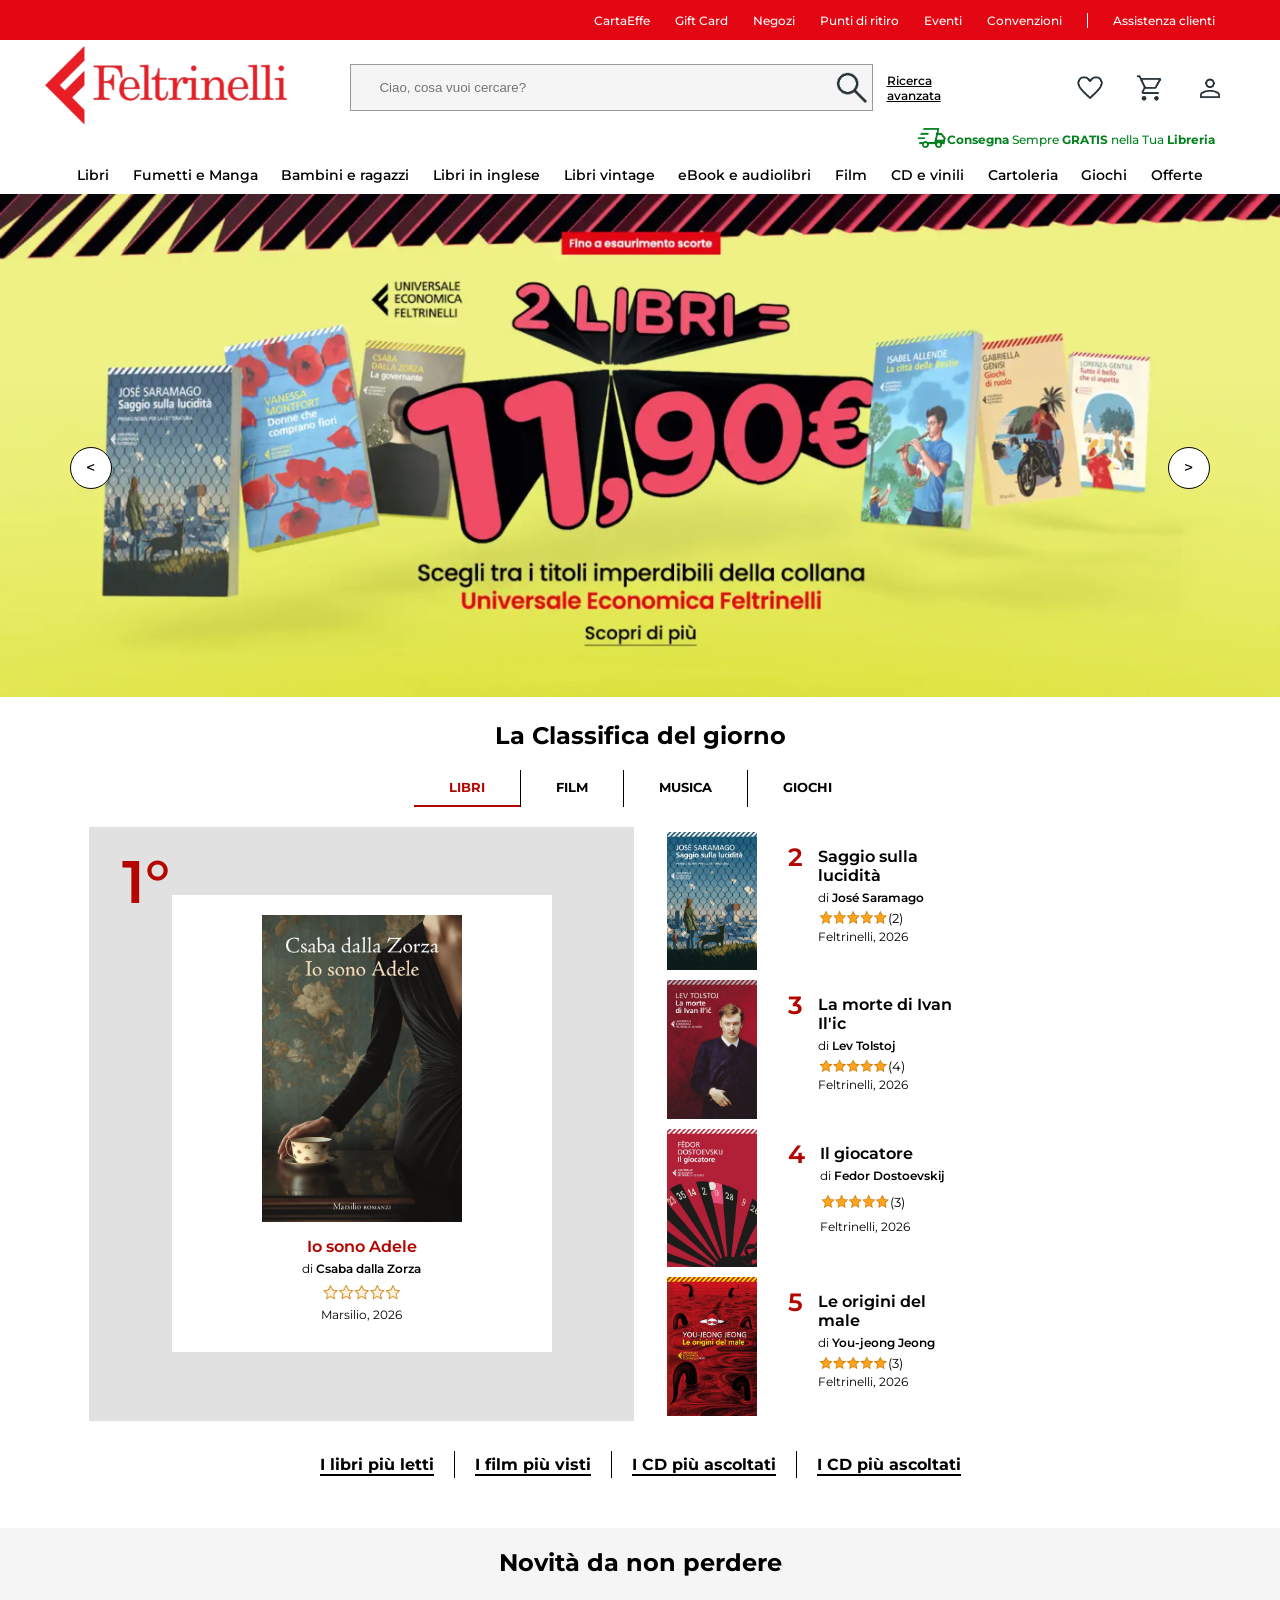
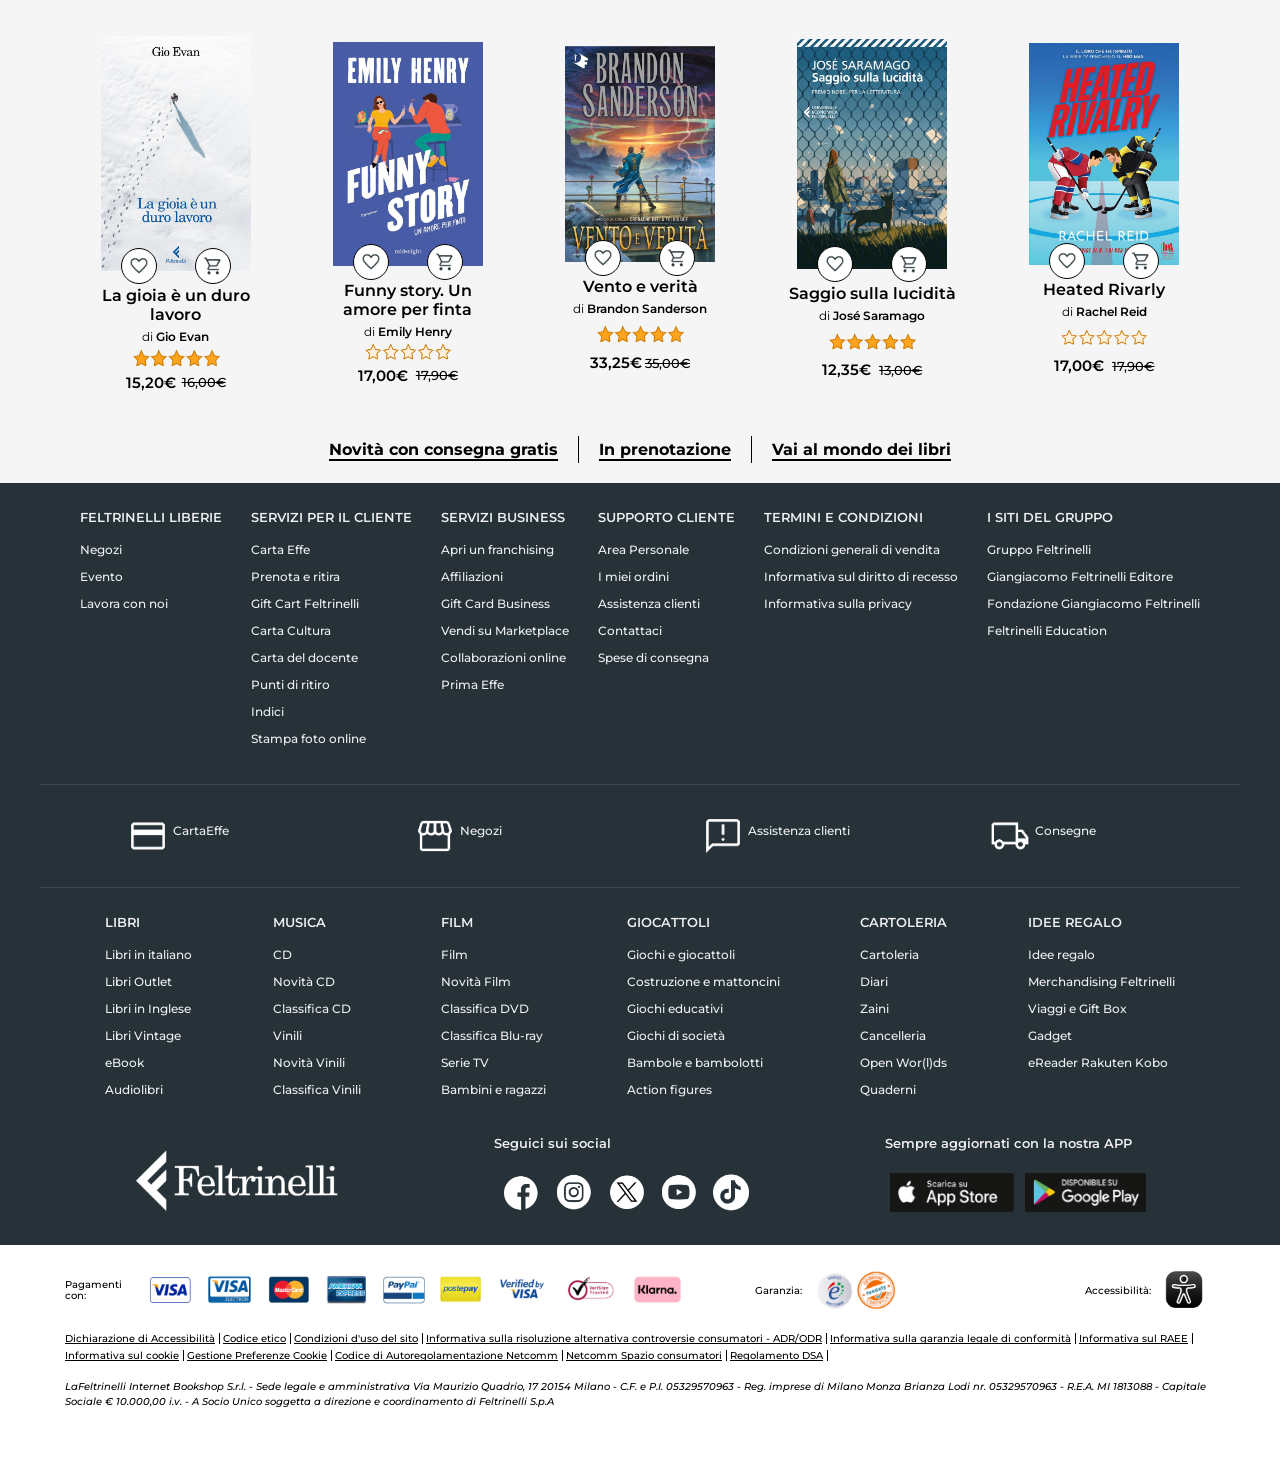
==== commit 8567f62c: "homework2 finito" ====
--- a/index.html
+++ b/index.html
@@ -29,9 +29,9 @@
         <div class="barra-superiore"> 
             <div><img src="immagini/logo.png" class="logo"></div>
 
-            <div id="ricerca">
+            <div id="ricerca">        
                 <div class="barra-ricerca">
-                    <span>Ciao , cosa vuoi cercare?</span>
+                    <input type="text" placeholder="Ciao, cosa vuoi cercare?">
                     <img src="immagini/search.png" class="logo">
                 </div>
                 <a>Ricerca avanzata</a>
@@ -803,12 +803,10 @@
             </div>
             <div>
                 <div class="dati-accesso">
-                    <p>Email</p>
-                    <input type="text">
+                    <input type="text" placeholder="Email">
                 </div>
                 <div class="dati-accesso">
-                    <p>Password</p>
-                    <input type="text">
+                    <input type="text" placeholder="Password">
                 </div>
                 <div id="password-dimenticata">
                     <a href="#">Password dimenticata?</a>
--- a/style.css
+++ b/style.css
@@ -83,6 +83,14 @@
     align-items: center;
 }
 
+.barra-ricerca input{
+    background-color: transparent;
+    width: 100%;
+    height: 40px;
+    outline: none;
+    border: none;
+}
+
 .barra-ricerca .logo{
     height: 40px;
 }
@@ -1245,16 +1253,11 @@
     height: 45%;
 }
 
-.dati-accesso p{
-    font-size: 13px;
-    font-weight: 600;
-
-    margin-bottom: 0px;
-    padding-left:10px ;
-}
-
 .dati-accesso input{
     height: 35px;
+    margin-top: 20px;
+    margin-bottom: 10px;
+    outline: none;
 }
 
 #password-dimenticata{
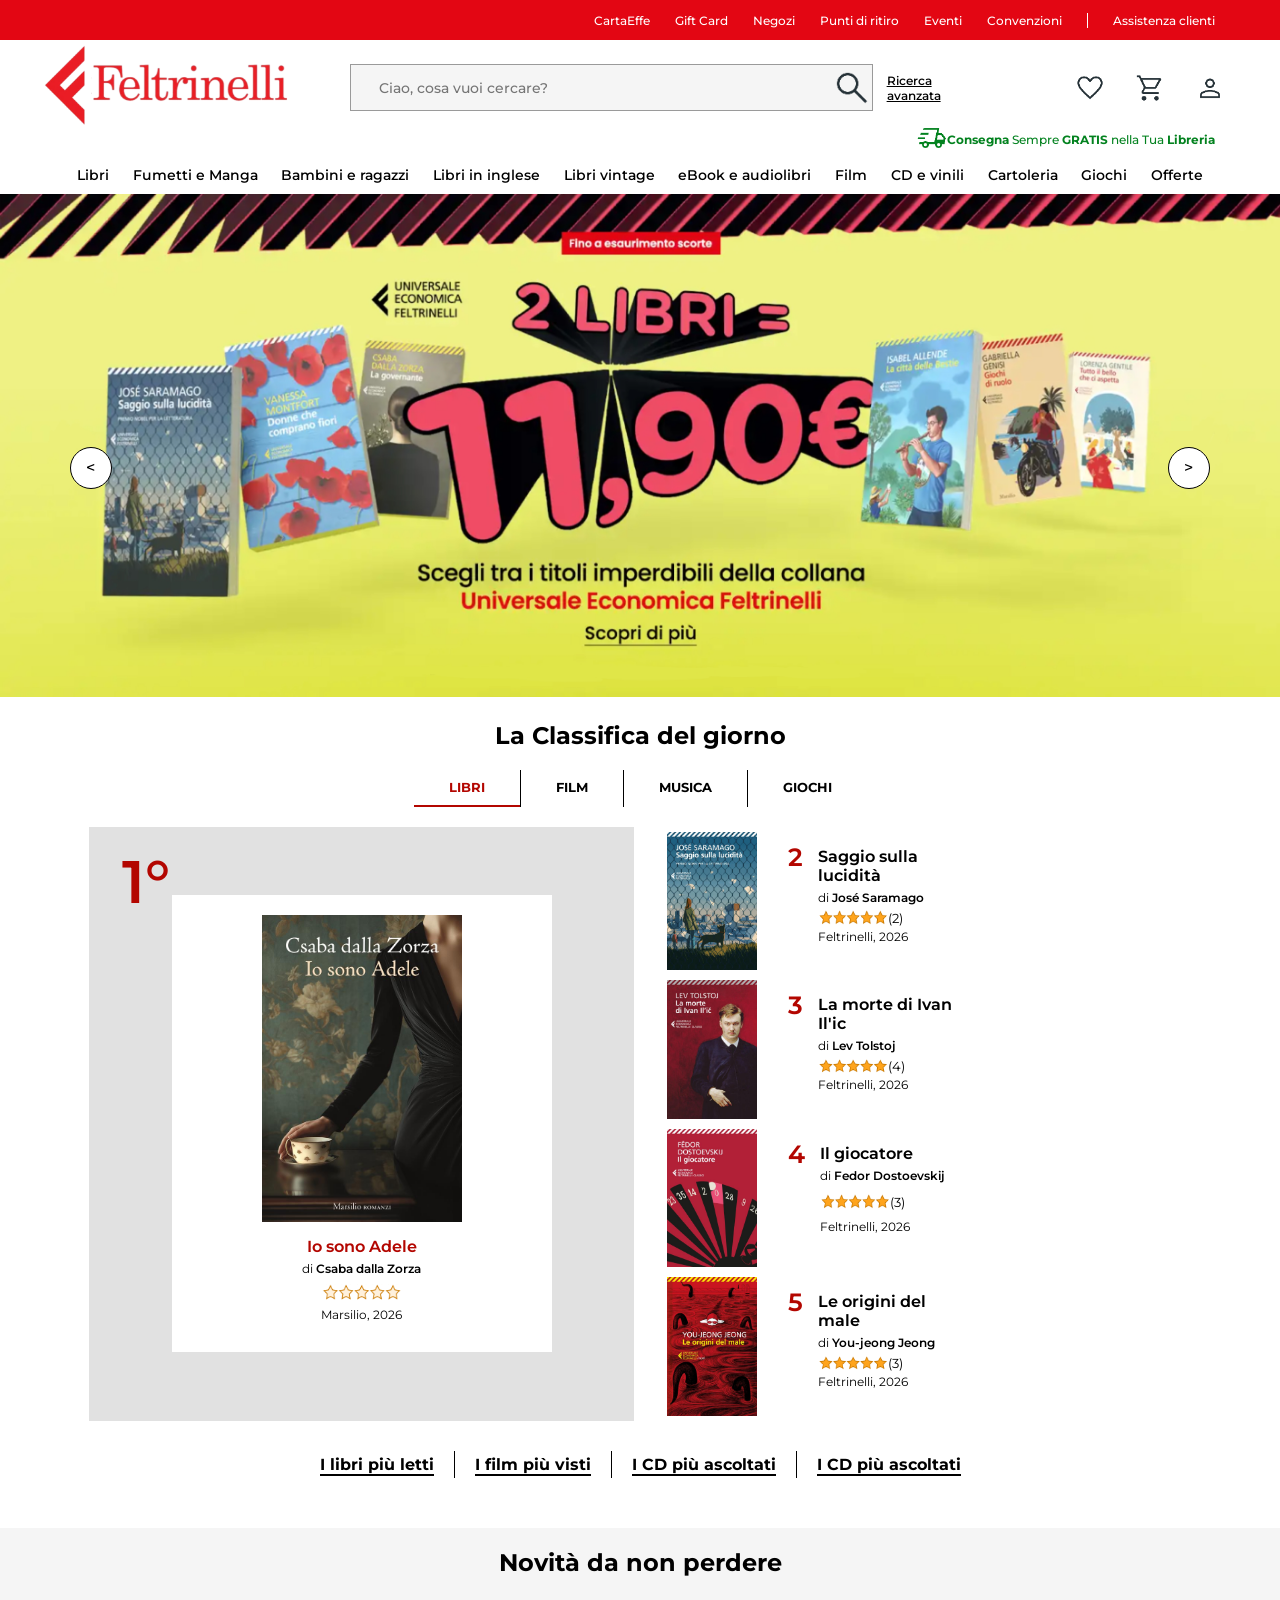
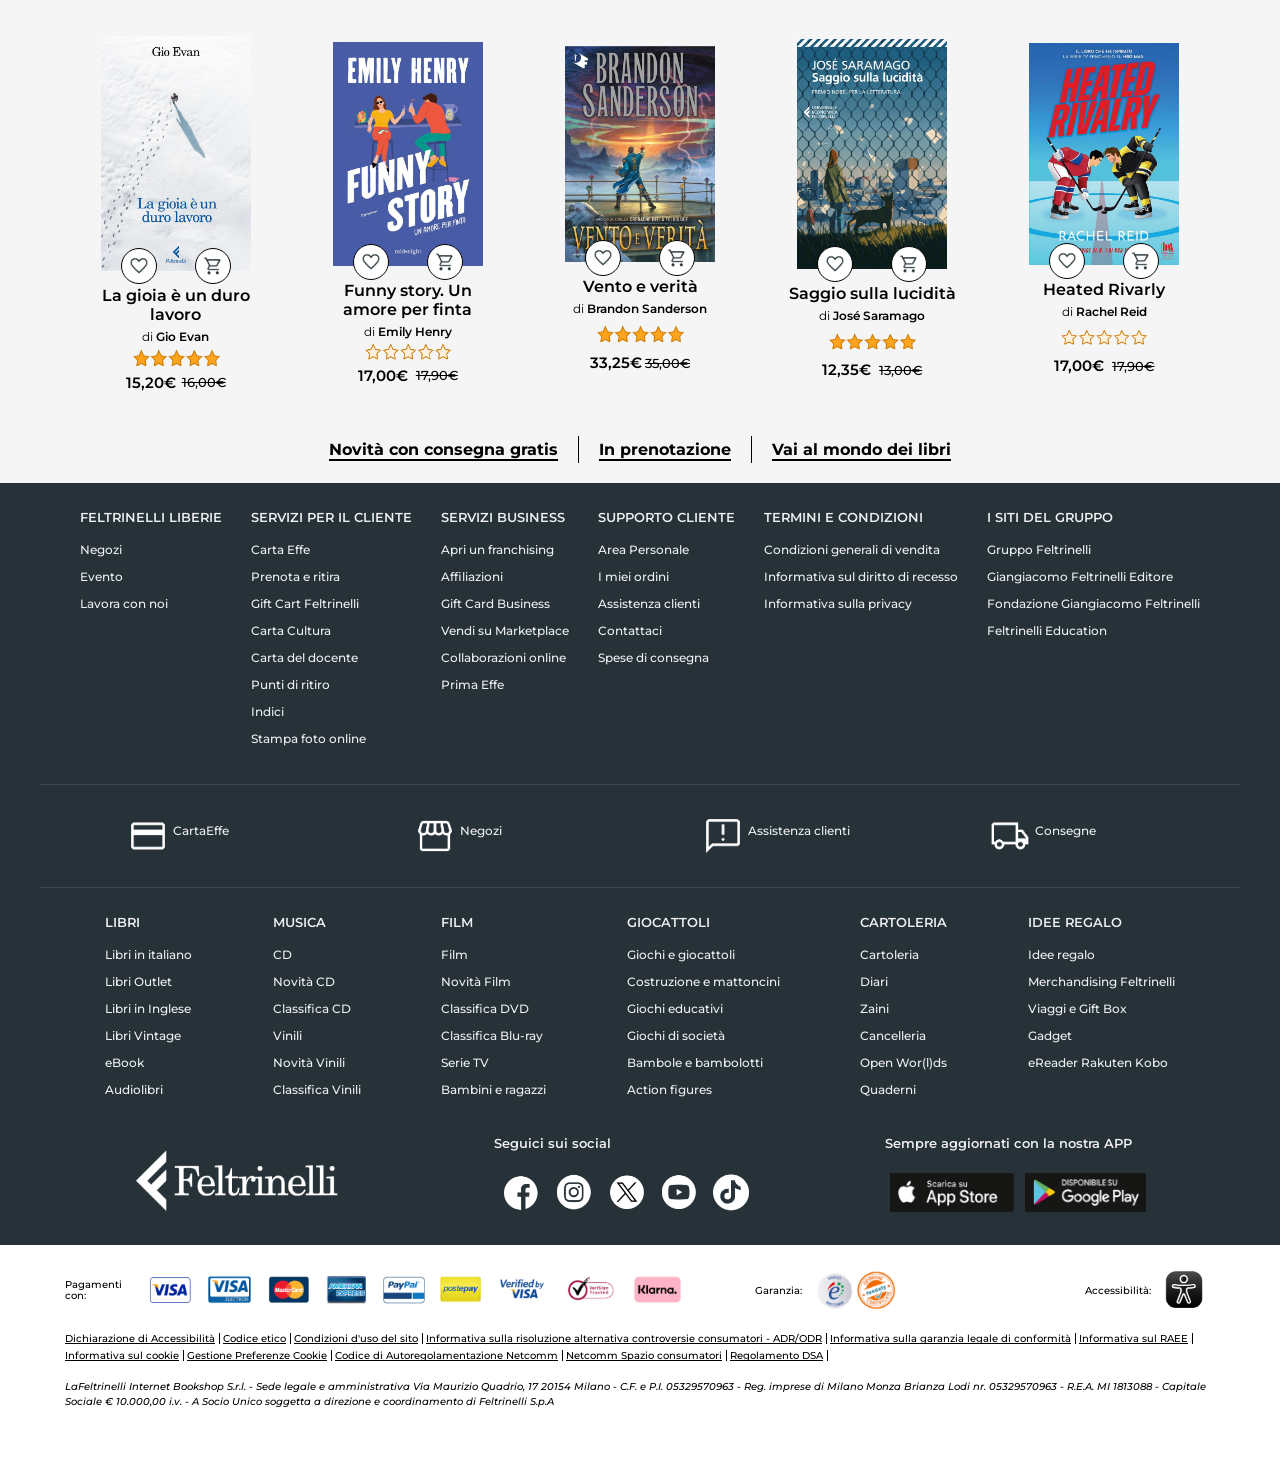
==== commit f5b4573a: "API open library" ====
--- a/index.html
+++ b/index.html
@@ -29,12 +29,17 @@
         <div class="barra-superiore"> 
             <div><img src="immagini/logo.png" class="logo"></div>
 
-            <div id="ricerca">        
+            <form id="ricerca">        
                 <div class="barra-ricerca">
                     <input type="text" placeholder="Ciao, cosa vuoi cercare?">
                     <img src="immagini/search.png" class="logo">
                 </div>
                 <a>Ricerca avanzata</a>
+            </form>
+
+            <div id="risultati-ricerca" class="hidden">
+                <h3 id="titolo-ricerca">Risultati ricerca:</h3>
+                <div id="sezione-ricerca"></div>
             </div>
 
             <div class="icone">
@@ -44,10 +49,8 @@
             </div>
 
             <div id="pannello-preferiti" class="hidden">
-                        <h1 id="titolo-sezione">Preferiti</h1>
-                <div id="sezionej">
-
-                </div>
+                <h1 id="titolo-sezione">Preferiti</h1>
+                <div id="sezionej"></div>
             </div>
         </div>
         <div class="consegne">
--- a/style.css
+++ b/style.css
@@ -85,6 +85,9 @@
 
 .barra-ricerca input{
     background-color: transparent;
+    font-family: 'Montserrat';
+    font-weight: 500;
+    font-size: 14px;
     width: 100%;
     height: 40px;
     outline: none;
@@ -114,6 +117,49 @@
     justify-content: space-around;
 }
 
+#risultati-ricerca{
+    display: flex;
+    flex-direction:column;
+    position: absolute;
+    top: 58%;
+    left: 31.2%;
+    width: 60%;
+    height: 500px;
+    z-index: 1;
+    background-color:#f5f5f5;
+}
+
+#risultati-ricerca.hidden{
+    display: none;
+}
+
+#titolo-ricerca{
+    margin-left: 20px;
+    color: #e30613;
+}
+
+#sezione-ricerca{
+    display: flex;
+    flex-wrap: wrap;
+    justify-content: space-around;
+}
+
+.libro-ricerca{
+    display: flex;
+    padding: 5px;
+    margin-left: 35px;
+    width: 300px;
+}
+
+.libro-ricerca img{
+    width: 70px;
+}
+
+.descrizione-ricerca{
+    height: 95px;
+    margin-top: 10px;
+    padding: 5px;
+}
 
 #pannello-preferiti{
     display: flex;
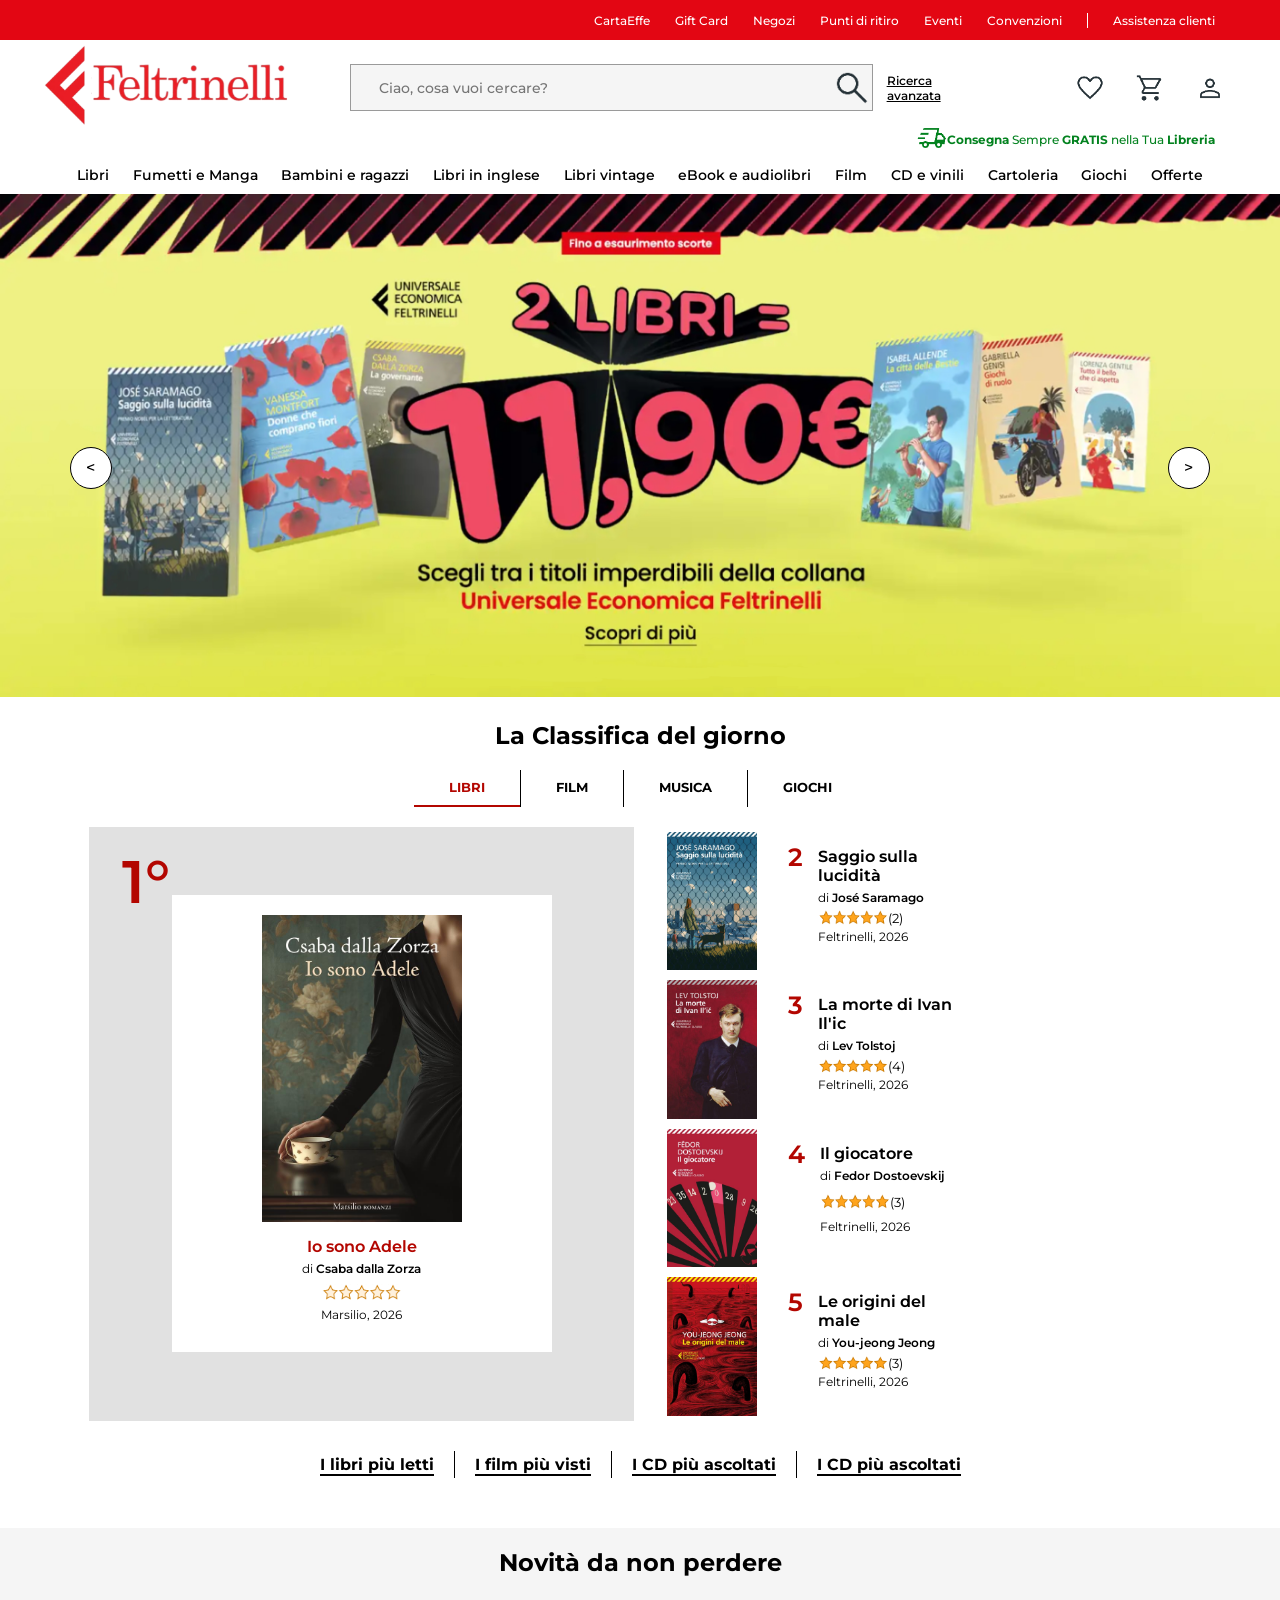
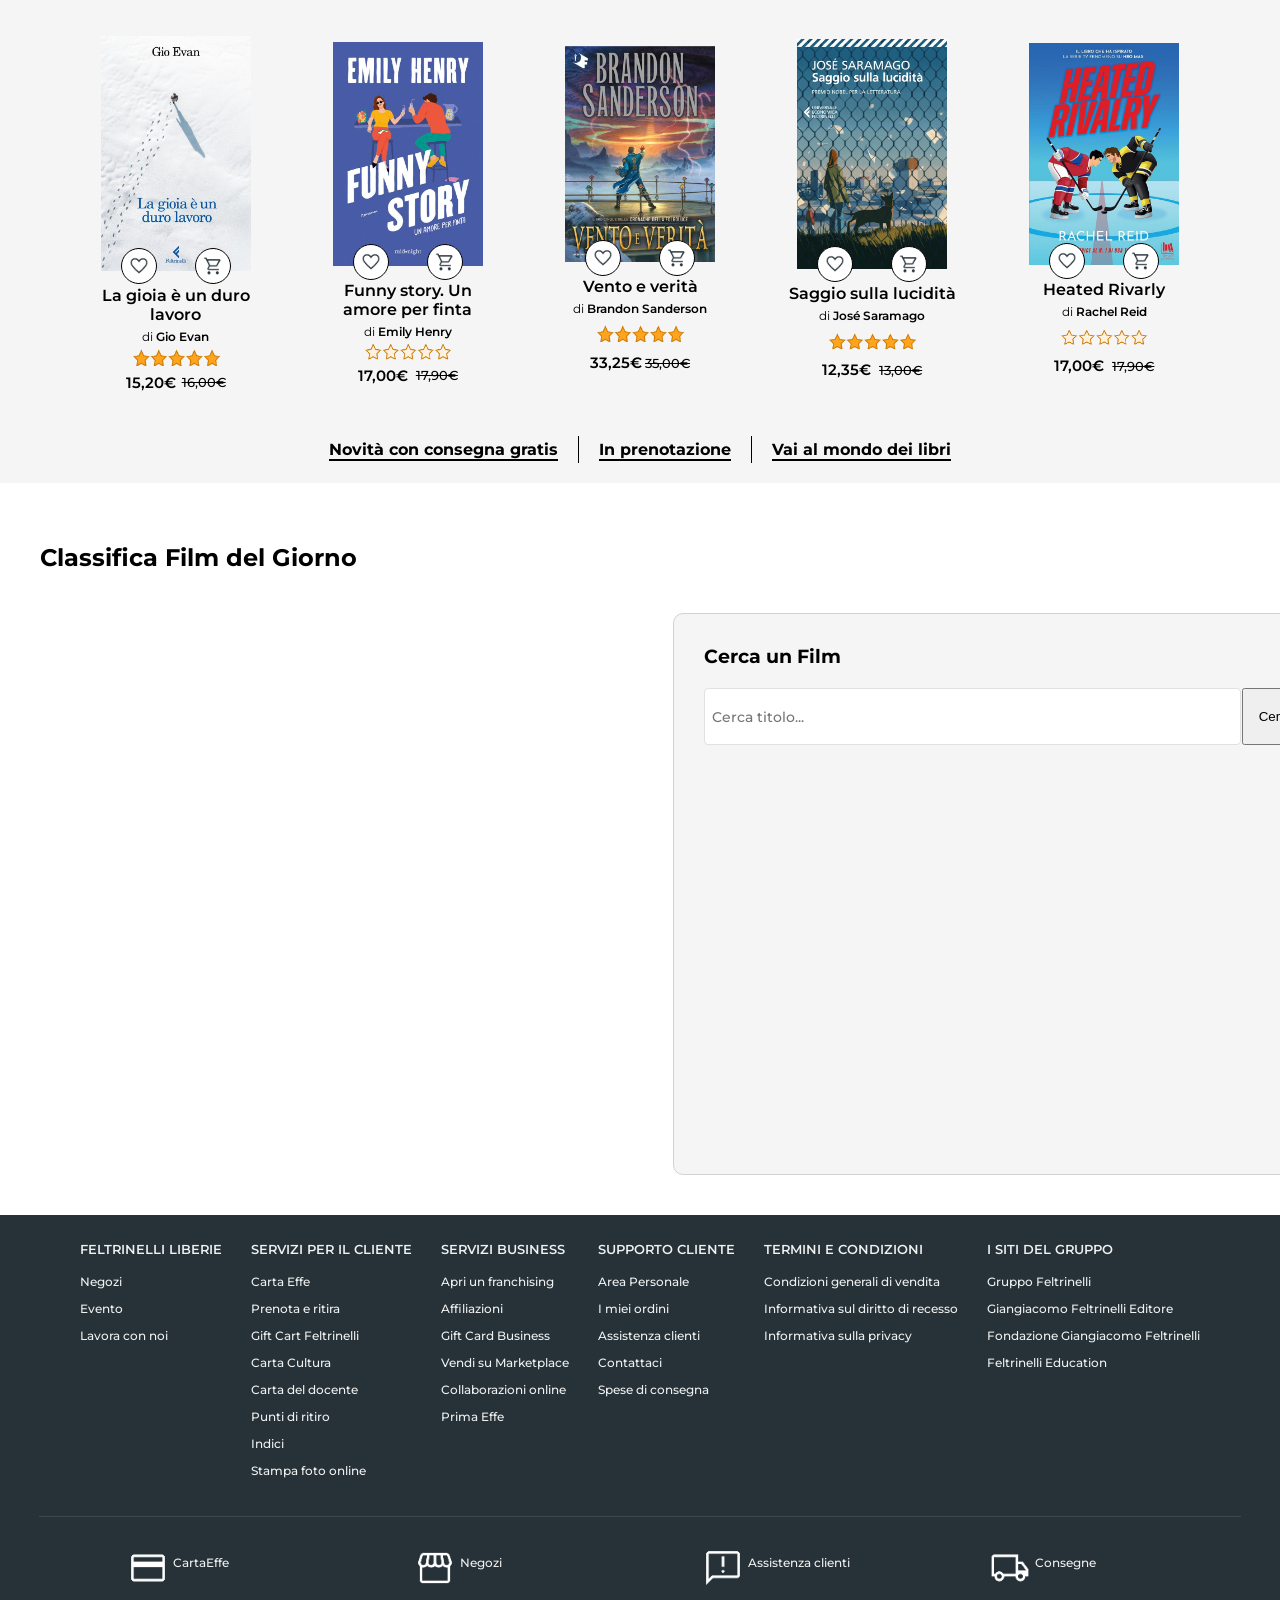
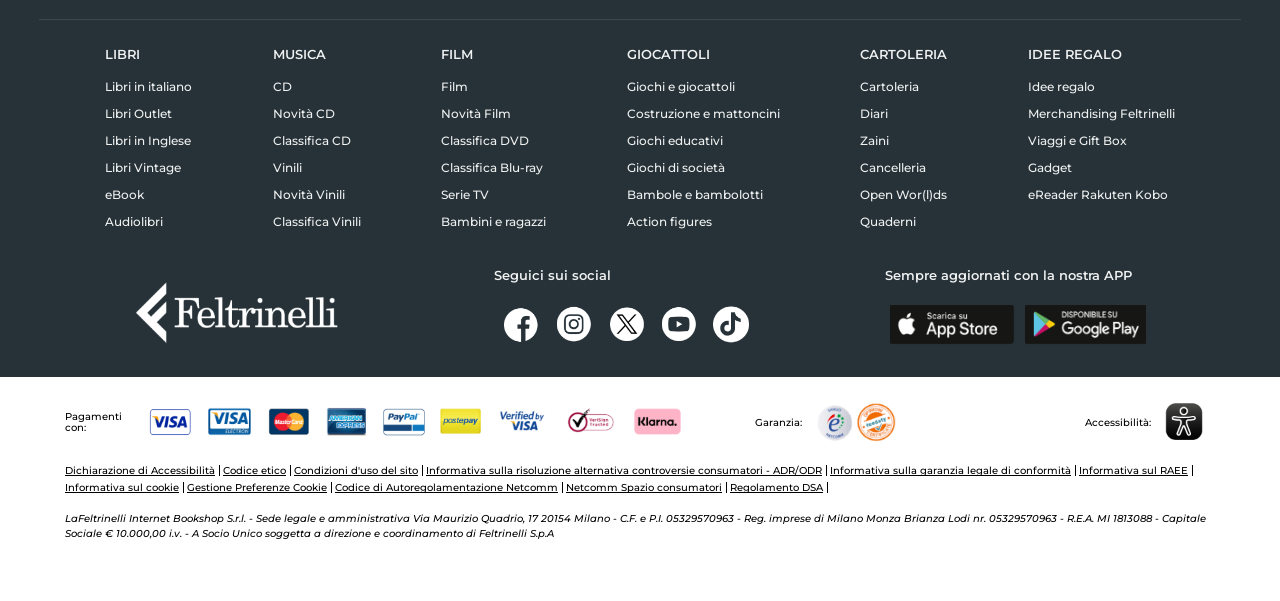
==== commit 0e05060c: "API film" ====
--- a/index.html
+++ b/index.html
@@ -495,6 +495,25 @@
         </div>      
     </section>
     
+    <section id="layout-due-colonne">  
+        <div id="colonna-classifica-sinistra">
+            <h2>Classifica Film del Giorno</h2>
+            <div id="lista-ranking-film" class="sezione"></div>
+        </div>
+        <div id="colonna-ricerca-destra">
+            <div id="ricerca-film">
+                <h3>Cerca un Film</h3>
+                <form id="form-ricerca-film">
+                    <div class="barra-ricerca">
+                        <input type="text" id="input-ricerca-film" placeholder="Cerca titolo...">
+                    </div>
+                    <button type="submit">Cerca</button>
+                </form>
+                <div id="risultato-ricerca"></div>
+            </div>
+        </div>
+    </section>
+
     <footer>
         <div id="footer-grigio">
             <div class="footer-informazioni">
--- a/style.css
+++ b/style.css
@@ -849,6 +849,90 @@
     right: 20px;
 }
 
+#layout-due-colonne{
+    display: flex;
+    max-width: 1150px;
+    margin: 40px;
+
+    justify-content: space-between;
+}
+
+#colonna-classifica-sinistra {
+    width: 65%;
+}
+
+#lista-ranking-film{
+    display: flex;
+    flex-direction: column;
+}
+
+#lista-ranking-film article{
+    padding: 10px;
+}
+
+#colonna-ricerca-destra {
+    width: 35%;
+    padding-right: 10%;
+}
+
+#ricerca-film{
+    display: flex;
+    flex-direction: column;
+    background-color:#f5f5f5;
+    border: 1px solid #d2d2d2;
+    padding: 30px;
+    margin-top: 90px;
+    width: 700px;
+    height: 500px; 
+    border-radius: 10px;
+}
+
+#ricerca-film h3 {
+    margin-top: 0;
+    margin-bottom: 20px;
+    font-size: 1.2em;
+}
+
+#form-ricerca-film{
+    display: flex;
+}
+
+#form-ricerca-film button{
+    width: 10%;
+    margin-left: 1px;
+}
+
+#form-ricerca-film .barra-ricerca {
+    display: flex;
+    background-color: white;
+    border: 1px solid #e1e1e1;
+    padding: 5px;
+    border-radius: 4px;
+    align-items: center;
+}
+
+.scheda-film {
+    display: flex;
+    flex-direction: column;
+    padding: 10px;
+    margin-top: 25px;
+}
+
+.titolo-film {
+    margin: 0;
+    padding-bottom:10px;
+    font-size: 18px;
+    color: #e30613;
+    font-weight: 600;
+}
+
+.trama-film {
+    font-size: 13px;
+    line-height: 20px;
+    color: #333;
+    margin: 0;
+}
+
 /*footer*/
 /*la parte del footer grigio*/
 #footer-grigio{
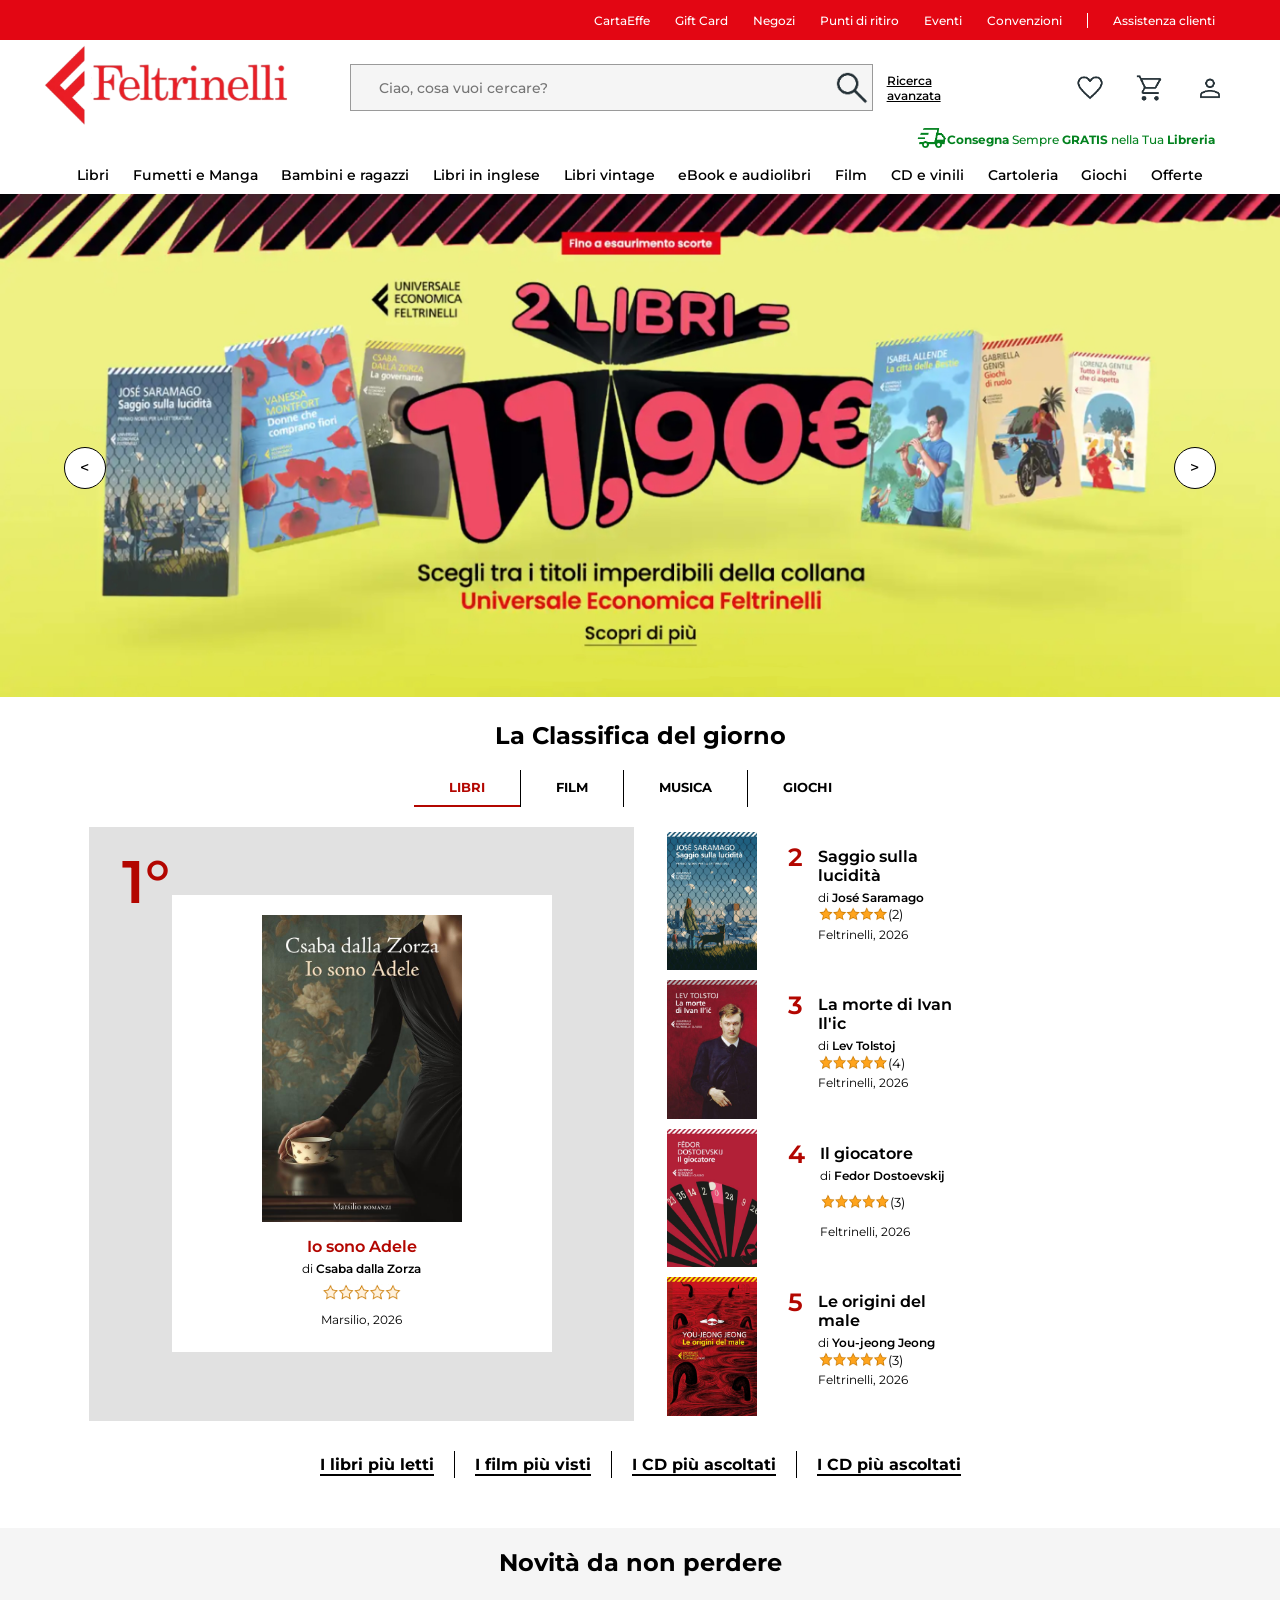
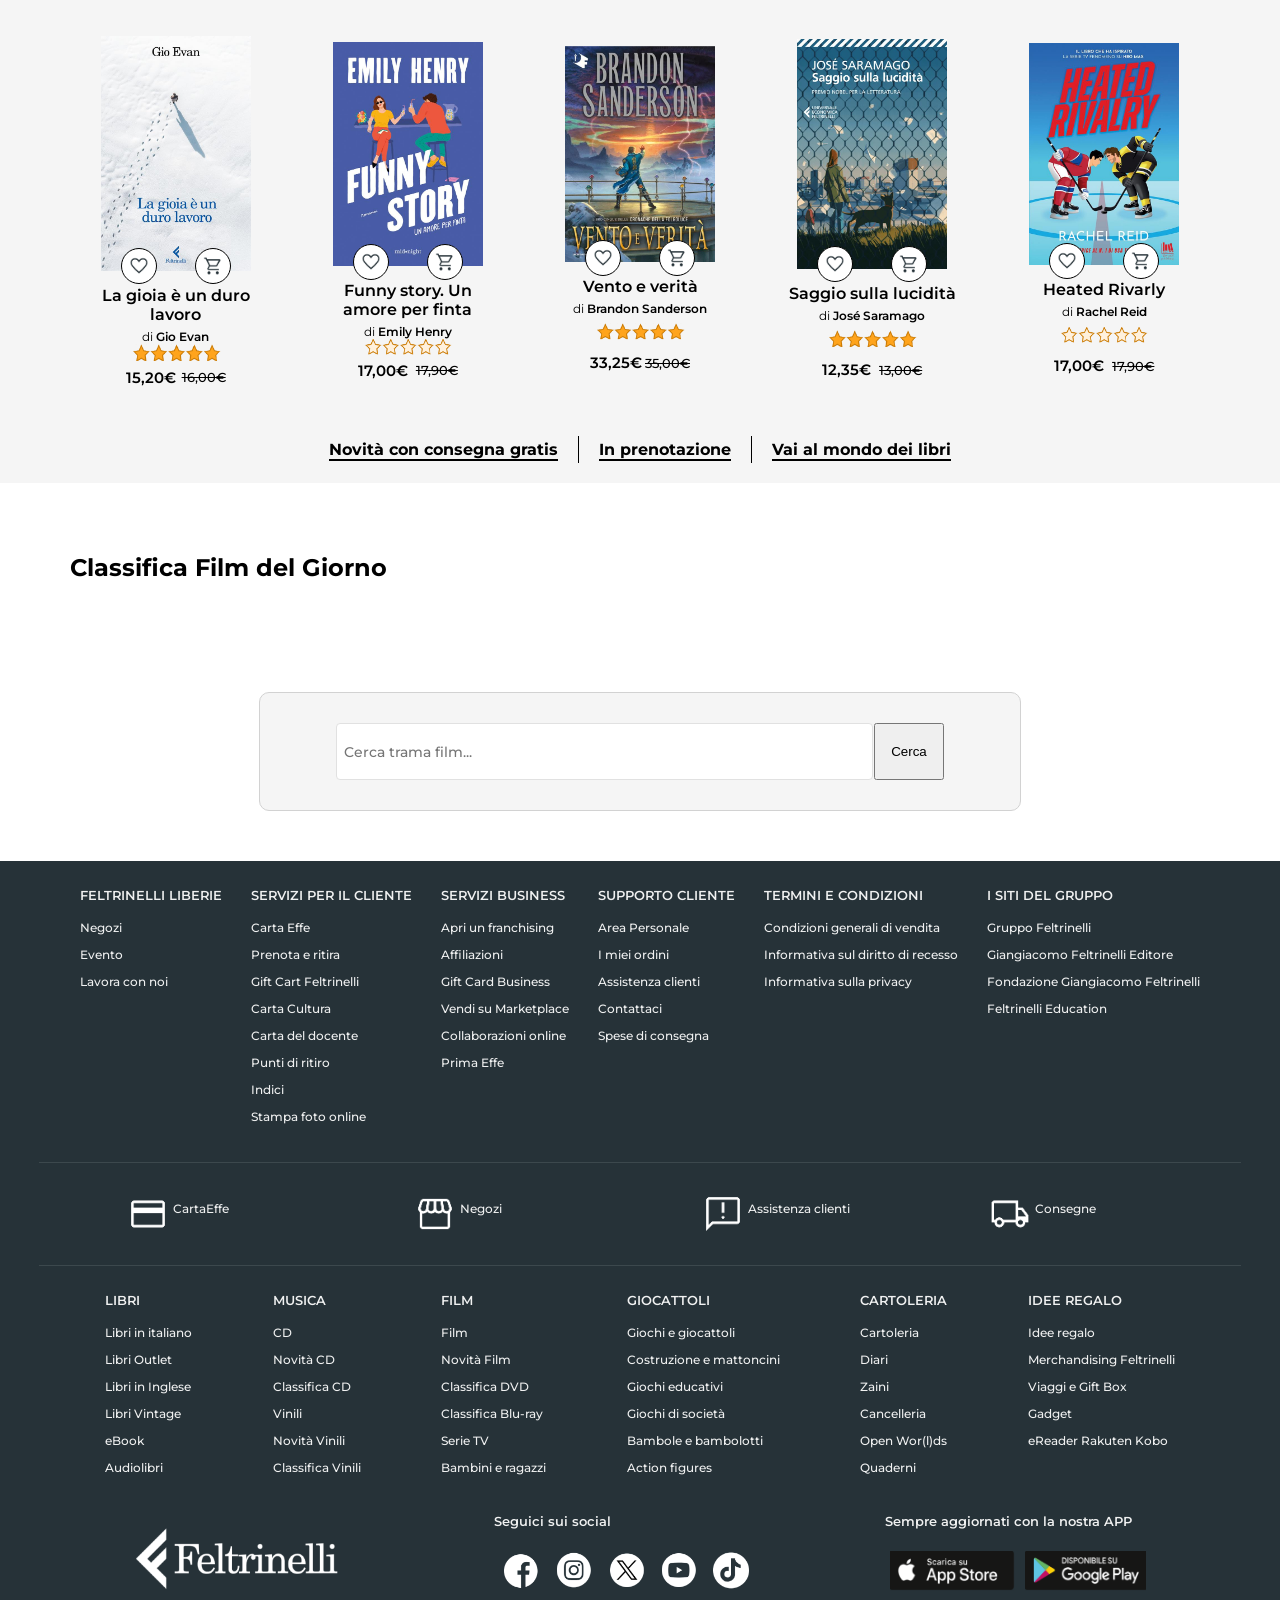
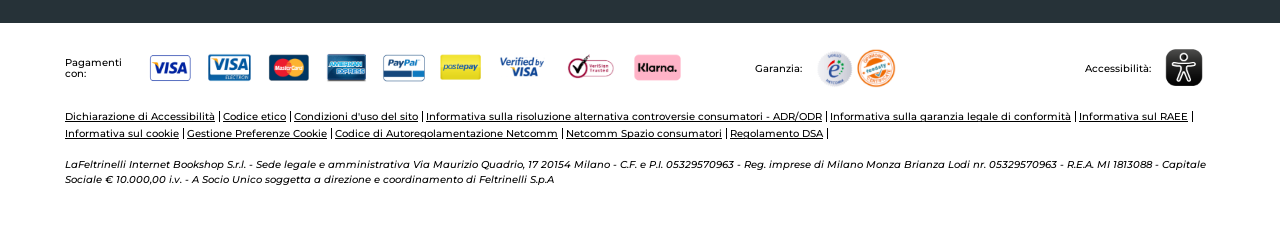
==== commit 548aa9b2: "modifiche sito" ====
--- a/index.html
+++ b/index.html
@@ -495,17 +495,16 @@
         </div>      
     </section>
     
-    <section id="layout-due-colonne">  
-        <div id="colonna-classifica-sinistra">
+    <section id="layout-film">  
+        <div id="riga-film">
             <h2>Classifica Film del Giorno</h2>
             <div id="lista-ranking-film" class="sezione"></div>
         </div>
-        <div id="colonna-ricerca-destra">
+        <div id="riga-ricerca">
             <div id="ricerca-film">
-                <h3>Cerca un Film</h3>
                 <form id="form-ricerca-film">
                     <div class="barra-ricerca">
-                        <input type="text" id="input-ricerca-film" placeholder="Cerca titolo...">
+                        <input type="text" id="input-ricerca-film" placeholder="Cerca trama film...">
                     </div>
                     <button type="submit">Cerca</button>
                 </form>
--- a/style.css
+++ b/style.css
@@ -98,6 +98,13 @@
     height: 40px;
 }
 
+.icone{
+    display: flex;
+    width: 15%;
+
+    justify-content: space-around;
+}
+
 .icone .logo{
     height: 30px;
 }
@@ -110,12 +117,6 @@
     text-decoration: underline;
 }
 
-.icone{
-    display: flex;
-    width: 15%;
-
-    justify-content: space-around;
-}
 
 #risultati-ricerca{
     display: flex;
@@ -168,7 +169,7 @@
     top: 65%;
     left: 0;
     width: 100%;
-    height: 500px;
+    height: auto;
     z-index: 1;
     background-color:#f5f5f5;
 }
@@ -457,11 +458,11 @@
 }
 
 .sinistra{
-    left: 70px;
+    left: 5%;
 }
 
 .destra{
-    right: 70px;
+    right: 5%;
 }
 
 #blocco-classifica{
@@ -765,15 +766,6 @@
     border-bottom: 2px solid black;
 }
 
-.sottotitolo{
-    font-size: 12px;
-    margin-top: 3px;
-    margin-bottom: 5px;
-}
-
-.sottotitolo span{
-    font-weight: 600;
-}
 
 #blocco-novita .stelle img{
     width: 90px;
@@ -805,24 +797,6 @@
     width: 100%;
     height: 35px;
     bottom: 34%;
-
-    align-items: center;
-}
-
-.pulsante-freccia{
-    display: flex;
-    position: absolute;
-    cursor: pointer;
-    top: 50%;
-
-    background-color: white;
-    border: 1px solid black;
-    font-weight: 500;
-
-    width: 10px;
-    height: 10px;
-    padding: 15px;
-    border-radius: 80px;
 
     align-items: center;
 }
@@ -849,30 +823,39 @@
     right: 20px;
 }
 
-#layout-due-colonne{
-    display: flex;
-    max-width: 1150px;
-    margin: 40px;
-
-    justify-content: space-between;
-}
-
-#colonna-classifica-sinistra {
-    width: 65%;
-}
+#layout-film{
+    display: flex;
+    flex-direction: column;
+    margin-top: 50px;
+    margin-bottom: 50px;
+    margin-left: 70px;
+    margin-right: 70px;
+
+}
+
 
 #lista-ranking-film{
     display: flex;
-    flex-direction: column;
+    flex-wrap: wrap;
 }
 
 #lista-ranking-film article{
+    display: flex;
+    width: 200px;
+    height: 250px;
+    flex-direction: column;
+    align-items: center;
     padding: 10px;
 }
 
-#colonna-ricerca-destra {
-    width: 35%;
-    padding-right: 10%;
+#lista-ranking-film article img{
+     width: 110px;
+}
+
+#riga-ricerca {
+    display: flex;
+    justify-content: center;
+    align-items: center;
 }
 
 #ricerca-film{
@@ -883,8 +866,10 @@
     padding: 30px;
     margin-top: 90px;
     width: 700px;
-    height: 500px; 
+    height: auto; 
     border-radius: 10px;
+
+    align-items: center;
 }
 
 #ricerca-film h3 {
@@ -895,6 +880,8 @@
 
 #form-ricerca-film{
     display: flex;
+    width: 100%;
+    justify-content: center;
 }
 
 #form-ricerca-film button{
@@ -903,12 +890,10 @@
 }
 
 #form-ricerca-film .barra-ricerca {
-    display: flex;
     background-color: white;
     border: 1px solid #e1e1e1;
     padding: 5px;
     border-radius: 4px;
-    align-items: center;
 }
 
 .scheda-film {
@@ -1180,8 +1165,11 @@
 }
 
 @media(max-width: 768px){
-    .sinistra{display: none;}
-    .destra{display: none;}
+    .pulsante-freccia{
+        width: 5px;
+        height: 5px;
+        padding: 12px;
+    }
 
     #numero-uno{display: none;}
 
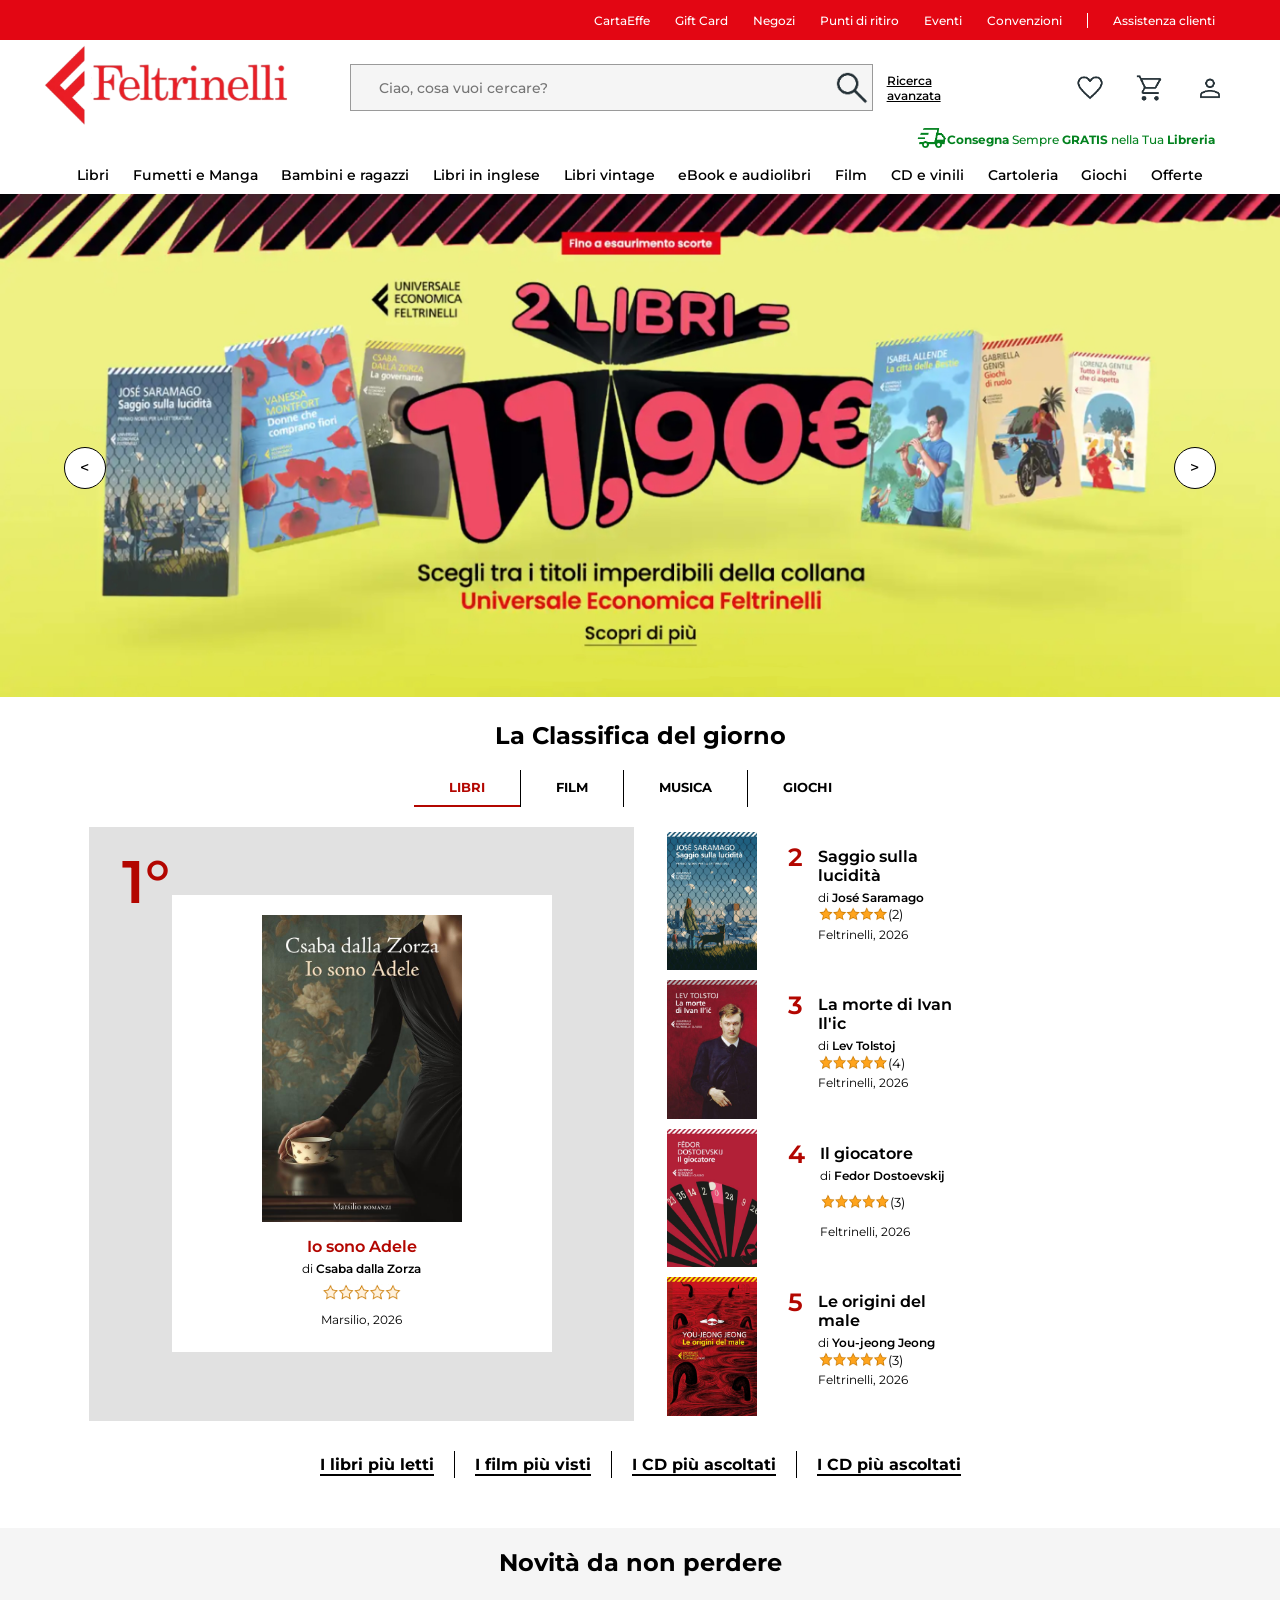
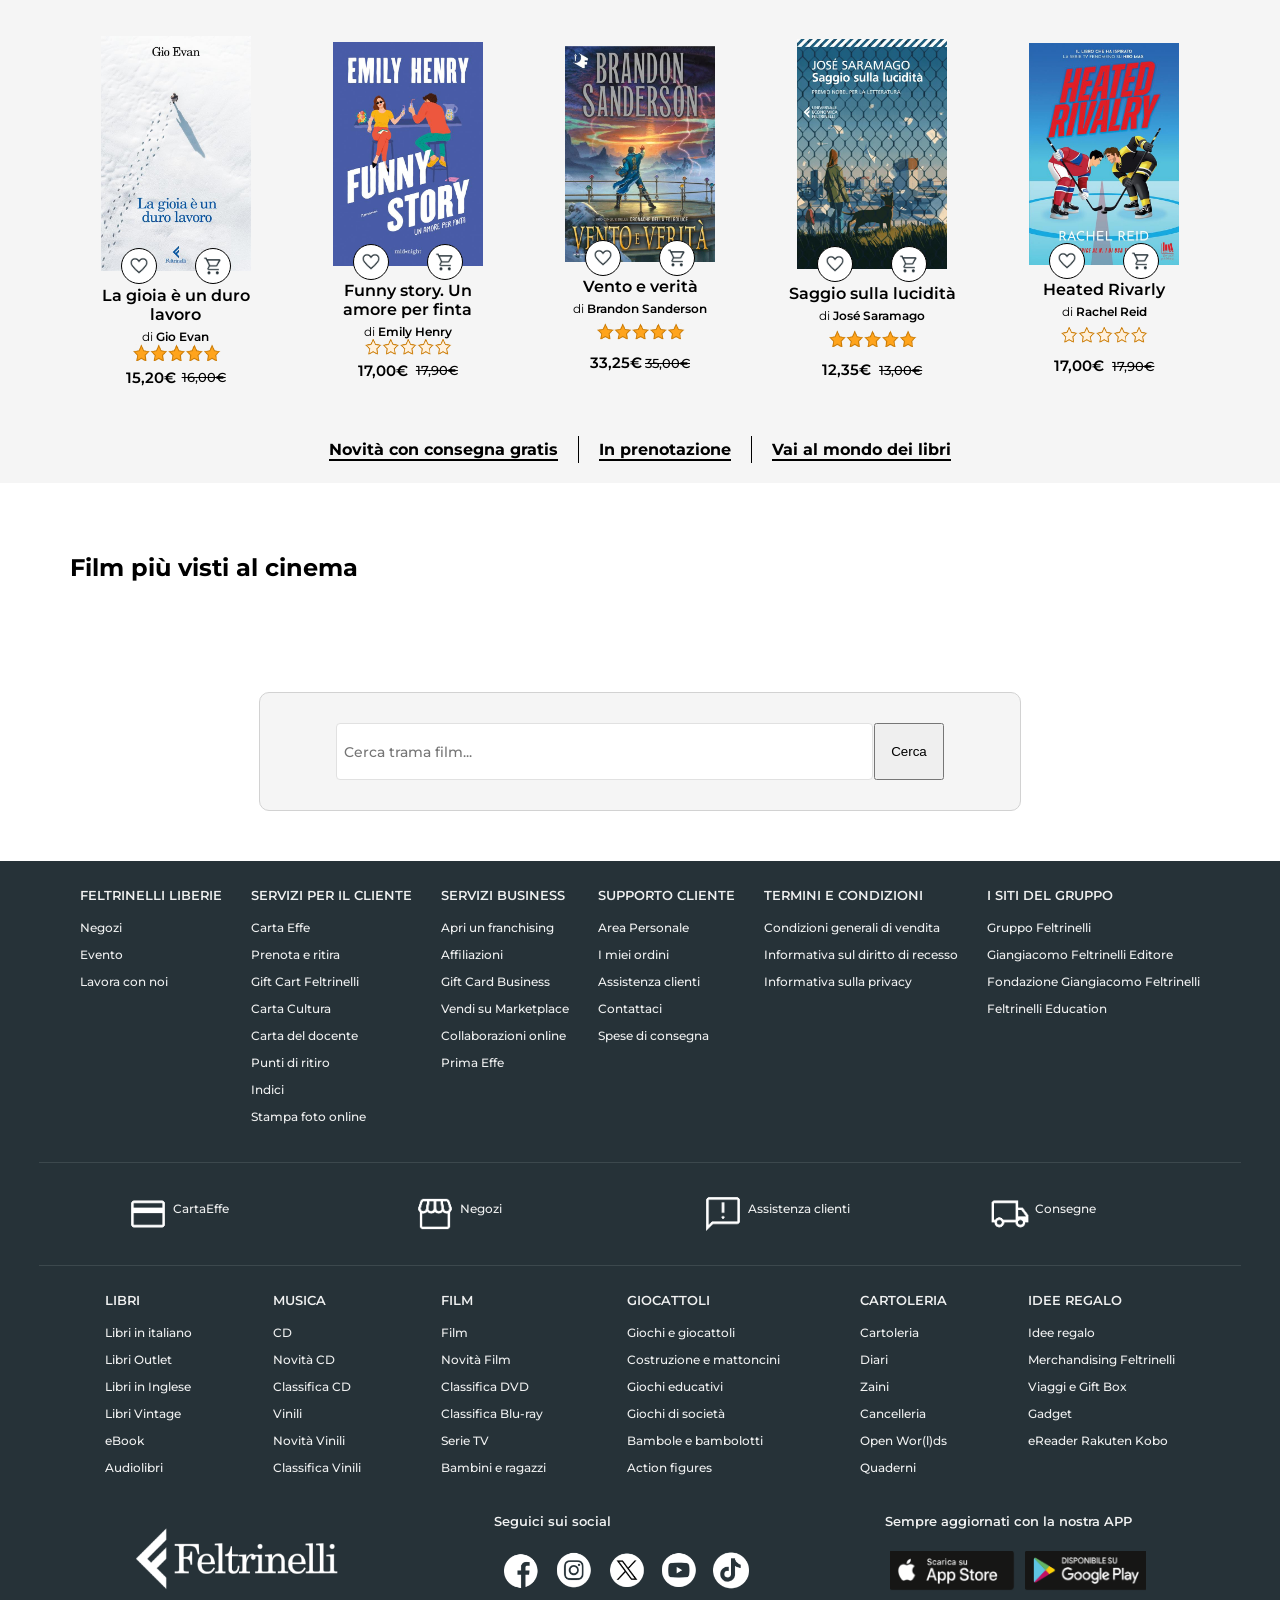
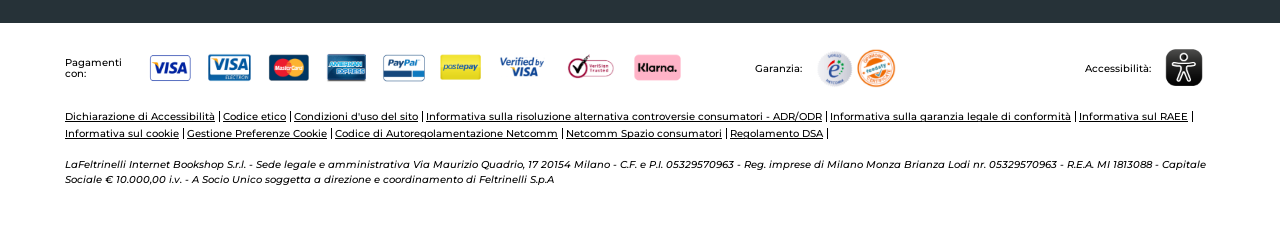
==== commit aa2cf2e4: "homework3 FINALE" ====
--- a/index.html
+++ b/index.html
@@ -9,6 +9,7 @@
     <link rel="preconnect" href="https://fonts.googleapis.com">
     <link rel="preconnect" href="https://fonts.gstatic.com" crossorigin>
     <link href="https://fonts.googleapis.com/css2?family=Montserrat:ital,wght@0,100..900;1,100..900&display=swap" rel="stylesheet">
+    <meta charset="UTF-8">
 </head>
 <body>
     <header>
@@ -31,8 +32,8 @@
 
             <form id="ricerca">        
                 <div class="barra-ricerca">
-                    <input type="text" placeholder="Ciao, cosa vuoi cercare?">
-                    <img src="immagini/search.png" class="logo">
+                    <input type="text" placeholder="Ciao, cosa vuoi cercare?" class="input-ricerca">
+                    <input type="image" src="immagini/search.png" class="logo">
                 </div>
                 <a>Ricerca avanzata</a>
             </form>
@@ -196,8 +197,8 @@
             </div>
         </div>
         <div class="barra-ricerca barra-ricerca1024">
-            <span>Ciao , cosa vuoi cercare?</span>
-            <img src="immagini/search.png" class="logo">
+            <input type="text" placeholder="Ciao, cosa vuoi cercare?" class="input-ricerca">
+            <input type="image" src="immagini/search.png" class="logo" alt="Cerca">
         </div>
         <div class="consegne consegne1024">
             <div><img src="immagini/camion-delivery.png" class="logo"></div>
@@ -497,14 +498,14 @@
     
     <section id="layout-film">  
         <div id="riga-film">
-            <h2>Classifica Film del Giorno</h2>
+            <h2>Film più visti al cinema</h2>
             <div id="lista-ranking-film" class="sezione"></div>
         </div>
         <div id="riga-ricerca">
             <div id="ricerca-film">
                 <form id="form-ricerca-film">
                     <div class="barra-ricerca">
-                        <input type="text" id="input-ricerca-film" placeholder="Cerca trama film...">
+                        <input type="text" placeholder="Cerca trama film..." class="input-ricerca">
                     </div>
                     <button type="submit">Cerca</button>
                 </form>
--- a/style.css
+++ b/style.css
@@ -60,7 +60,6 @@
     cursor: pointer;
 }
 
-/*ricerca è la flexbox che contiene la barra di ricerca e la scritta ricerca avanzata*/
 #ricerca{
     display: flex;
     align-items: center;
@@ -83,7 +82,7 @@
     align-items: center;
 }
 
-.barra-ricerca input{
+.input-ricerca{
     background-color: transparent;
     font-family: 'Montserrat';
     font-weight: 500;
